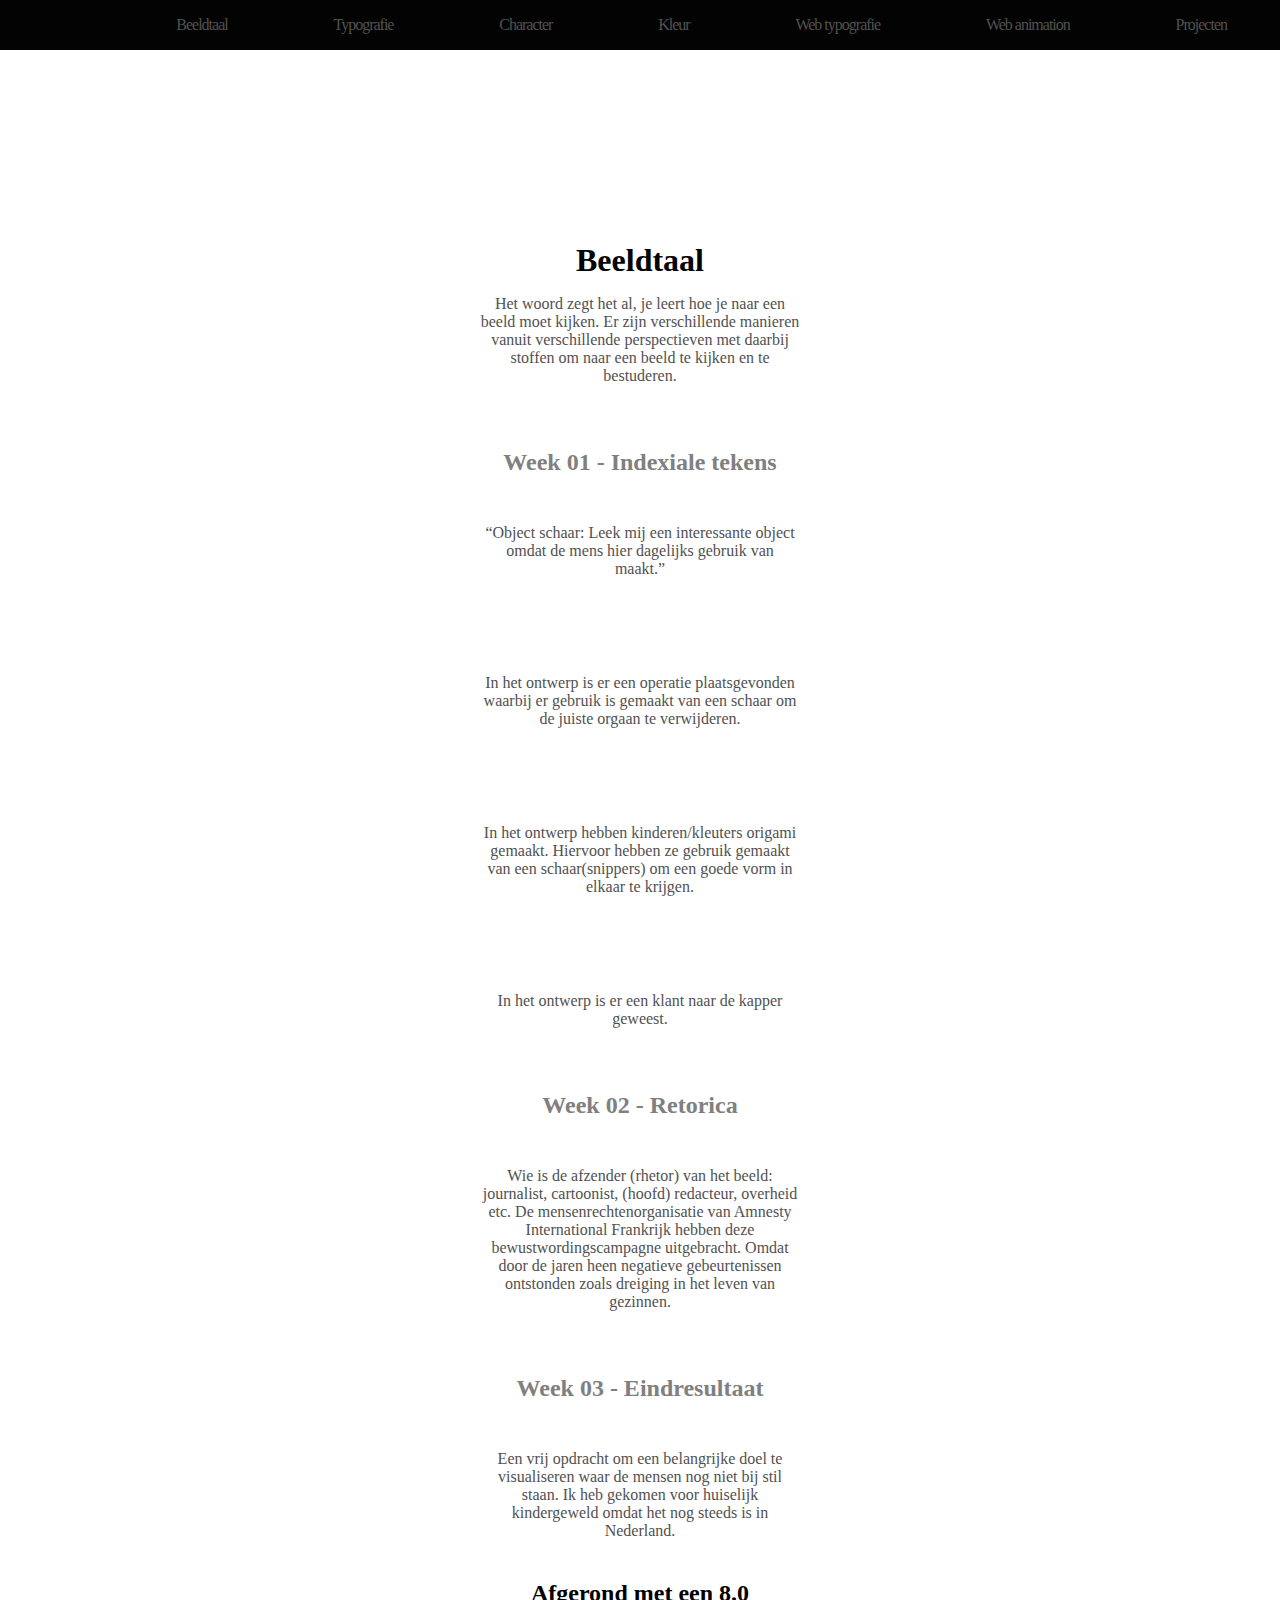
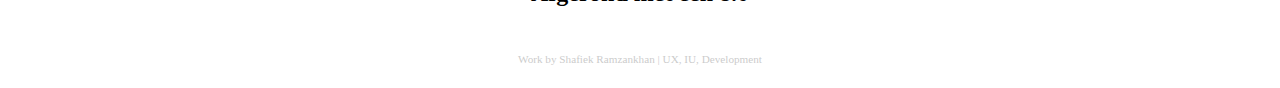
==== beeldtaal.html @ 4a76d1f3 "Add files via upload" ====
<!DOCTYPE html>
<html lang="en">

<head>
    <meta charset="UTF-8">
    <meta name="viewport" content="width=device-width, initial-scale=1.0">
    <title>Beeldtaal</title>
    <link rel="stylesheet" href="style/style.css">
</head>

<body id="beeldtaal">
    <!--achtergrond afbeelding-->
    <header class="kleur-header">
        <nav>
            <ul>
                <li><a href="index.html"><img src="img/patroon-1it_Tekengebied%201%20kopie%202.png" alt="" class="logo-patroon"></a></li>
                <li><a href="beeldtaal.html">Beeldtaal</a></li>
                <li><a href="typografie.html">Typografie</a></li>
                <li><a href="character.html">Character</a></li>
                <li><a href="kleur.html">Kleur</a></li>
                <li><a href="web-typo.html">Web typografie</a></li>
                <li><a href="web-animation.html">Web animation</a></li>
                <li><a href="projecten.html">Projecten</a></li>
            </ul>
        </nav>

        <img src="img/iconen/xs%20home%20-01-02.png" alt="" class="banner-klein">

    </header>


    <main>
        <h1>Beeldtaal</h1>
        <p>Het woord zegt het al, je leert hoe je naar een beeld moet kijken. Er zijn verschillende manieren vanuit verschillende perspectieven met daarbij stoffen om naar een beeld te kijken en te bestuderen.</p>

        <h2>Week 01 - Indexiale tekens</h2>

        <img src="img/Beeldtaal/week1/schaar.jpg" alt="">

        <p>“Object schaar: Leek mij een interessante object omdat de mens hier dagelijks gebruik van maakt.”</p>

        <img src="img/Beeldtaal/week1/beeldtaal-3%20visuals-03.jpg" alt="">

        <img src="img/Beeldtaal/week1/Visual-01kopie.jpg" alt="">

        <p>In het ontwerp is er een operatie plaatsgevonden waarbij er gebruik is gemaakt van een schaar om de juiste orgaan te verwijderen.</p>

        <img src="img/Beeldtaal/week1/beeldtaal-3%20visuals-032.jpg" alt="">

        <img src="img/Beeldtaal/week1/Visual-02.jpg" alt="">
        <p>In het ontwerp hebben kinderen/kleuters origami gemaakt. Hiervoor hebben ze gebruik gemaakt van een schaar(snippers) om een goede vorm in elkaar te krijgen. </p>

        <img src="img/Beeldtaal/week1/beeldtaal-3%20visuals-033.jpg" alt="">

        <img src="img/Beeldtaal/week1/Visual-03.1.jpg" alt="">
        <p>In het ontwerp is er een klant naar de kapper
            geweest. </p>

        <h2>Week 02 - Retorica</h2>
        <img src="img/Beeldtaal/week2/imggrande3.jpg" alt="">

        <p>Wie is de afzender (rhetor) van het beeld: journalist, cartoonist, (hoofd) redacteur, overheid etc.
            De mensenrechtenorganisatie van Amnesty International Frankrijk hebben deze bewustwordingscampagne uitgebracht. Omdat door de jaren heen negatieve gebeurtenissen ontstonden zoals dreiging in het leven van gezinnen.
        </p>

        <h2>Week 03 - Eindresultaat</h2>
        <img src="img/Beeldtaal/resultaat/Schermafbeelding%202020-05-27%20om%203.51.09%20PM.png" alt="">

        <p>Een vrij opdracht om een belangrijke doel te visualiseren waar de mensen nog niet bij stil staan. Ik heb gekomen voor huiselijk kindergeweld omdat het nog steeds is in Nederland.
        </p>


<h3 class="cijfer">Afgerond met een 8.0</h3>


    </main>


    <footer>
        <p>Work by Shafiek Ramzankhan | UX, IU, Development</p>


    </footer>

</body>

</html>
---- style/style.css ----
/*
• KLeur: #030303 - h1, h2 etc.
• Nav-Font color: #515151
• Nav hover: #bababa

*/

body {
    font-family: 'din';
    background-color: white;
    margin: 0;
}

.naam {
    width: 75px;
    display: flex;
    justify-content: center;
    padding-bottom: 5em;
    opacity: 25%;
}

header img {
    width: 600px;
    display: flex;
    justify-content: center;
    margin: auto;
    padding: auto;
}

.cijfer {
    font-size: 1.5em;
    color: black;
    text-align: center;
}

header {
    background-color: black;
}

nav a {
    text-decoration: none;
    color: #515151;
    /*Strepen onder de linkjes weg te halen*/
    padding: 1em;
    width: 100%;
    letter-spacing: -1px;
}

nav a:hover {
    display: flex;
    justify-content: space-around;
    color: #bababa;
    transition: 0.7s;
}

h1 {
    display: flex;
    justify-content: center;
    font-size: 2em;
    padding-top: 1em;
    margin: 1em;
    margin-bottom: 0em;
    color: #030303
}

h2 {
    display: flex;
    justify-content: center;
    font-size: 1.5em;
    font-weight: 100;
    padding-top: 1em;
    margin: 1em;
    margin-bottom: 0em;
    font-weight: bold;
    color: grey;
}

main p {
    text-align: center;
    margin: auto;
    padding: 1em 10em;
    text-align: center;
    color: #515151
}

span {
    font-size: 1em;
    font-weight: 900;
    color: black
}

/*ul li {
    color: white;
    font-size: 1em;
    padding: 1.2em;
    display: inline;
    text-transform: uppercase;
    color: black;
    text-align: center;
    margin: 0 2em;
}*/

li {
    list-style-type: none;
    display: flex;
    justify-content: flex-end;
    font-size: 1em;
    margin-bottom: 0em;
}

nav {
    background-color: #030303;
    padding: auto;
    margin: auto;
    margin-bottom: 1em;
}

.logo-patroon {
    opacity: 50%;
    margin: -0.7em;
    padding: 0em;
    width: 40px
}

.logo-patroon:hover {
    opacity: 100%;
    transition: 1s;
    margin: -0.7em;
    width: 40px;

}

ul {
    margin: 0;
    padding: 0;
    display: flex;
    justify-content: space-around;
    margin-bottom: -1em
}

main img {
    padding-top: 3em;
    display: flex;
    width: 60px;
    margin: auto;
    padding: auto;
    opacity: 75%;
}

footer p {
    opacity: 40%;
    font-size: 0.7em;
    color: grey;
    text-align: center;
    background-color: white;
    padding: 2em;
    margin-bottom: 0em;
}

section {
    display: flex;
    justify-content: center;
    padding: 1em 0em;
}

.kleur-section img {
    width: 100%;
    margin: 0;
}

.kleur-section-02 img {
    width: 100%;
    margin: 0em;
    padding: 0em;
}

section a {
    text-decoration: none;
}


article {
    display: flex;
    justify-content: center;
    width: 200px;
    margin: 0em 1em;
    border-radius: 3px;
}

article h3 {
    margin-left: auto;
    margin-right: auto;
    color: #bababa;
    font-weight: 100;
    font-size: 1em;
    margin-top: 0em;
}

article h3:hover {
    color: #515151;
    transition: 0.7s;
    font-weight: bold;
}

.xs {
    width: 400px;
    opacity: 100%;
    padding: 1em;
}

.banner-klein {
    width: 150px;
    padding: 4em;
}

#beeldtaal main img {
    width: 750px;
    opacity: 100%;
    padding: 0em;
    margin-top: 2em;
    background-color: white;
}

.kleur-header {
    background-color: white;
}

button {
    display: flex;
    font-size: 1em;
    color: grey;
    background-color: black;
    border-radius: 5px;
    margin-top: 2em;
    margin-left: auto;
    margin-right: auto;
    padding: 1em 2em;
}

button:hover {
    color: white;
    cursor: pointer;
    transition: 1s ease-in-out all;
}

video {
    display: flex;
    justify-content: center;
    margin-left: auto;
    margin-right: auto;
    width: 750px;
    opacity: 100%;
    padding: 0em;
    margin-top: 2em;
    background-color: white;
}

@media(min-width: 80em) {

    main p {
        text-align: center;
        padding: 1em 30em;
    }
}
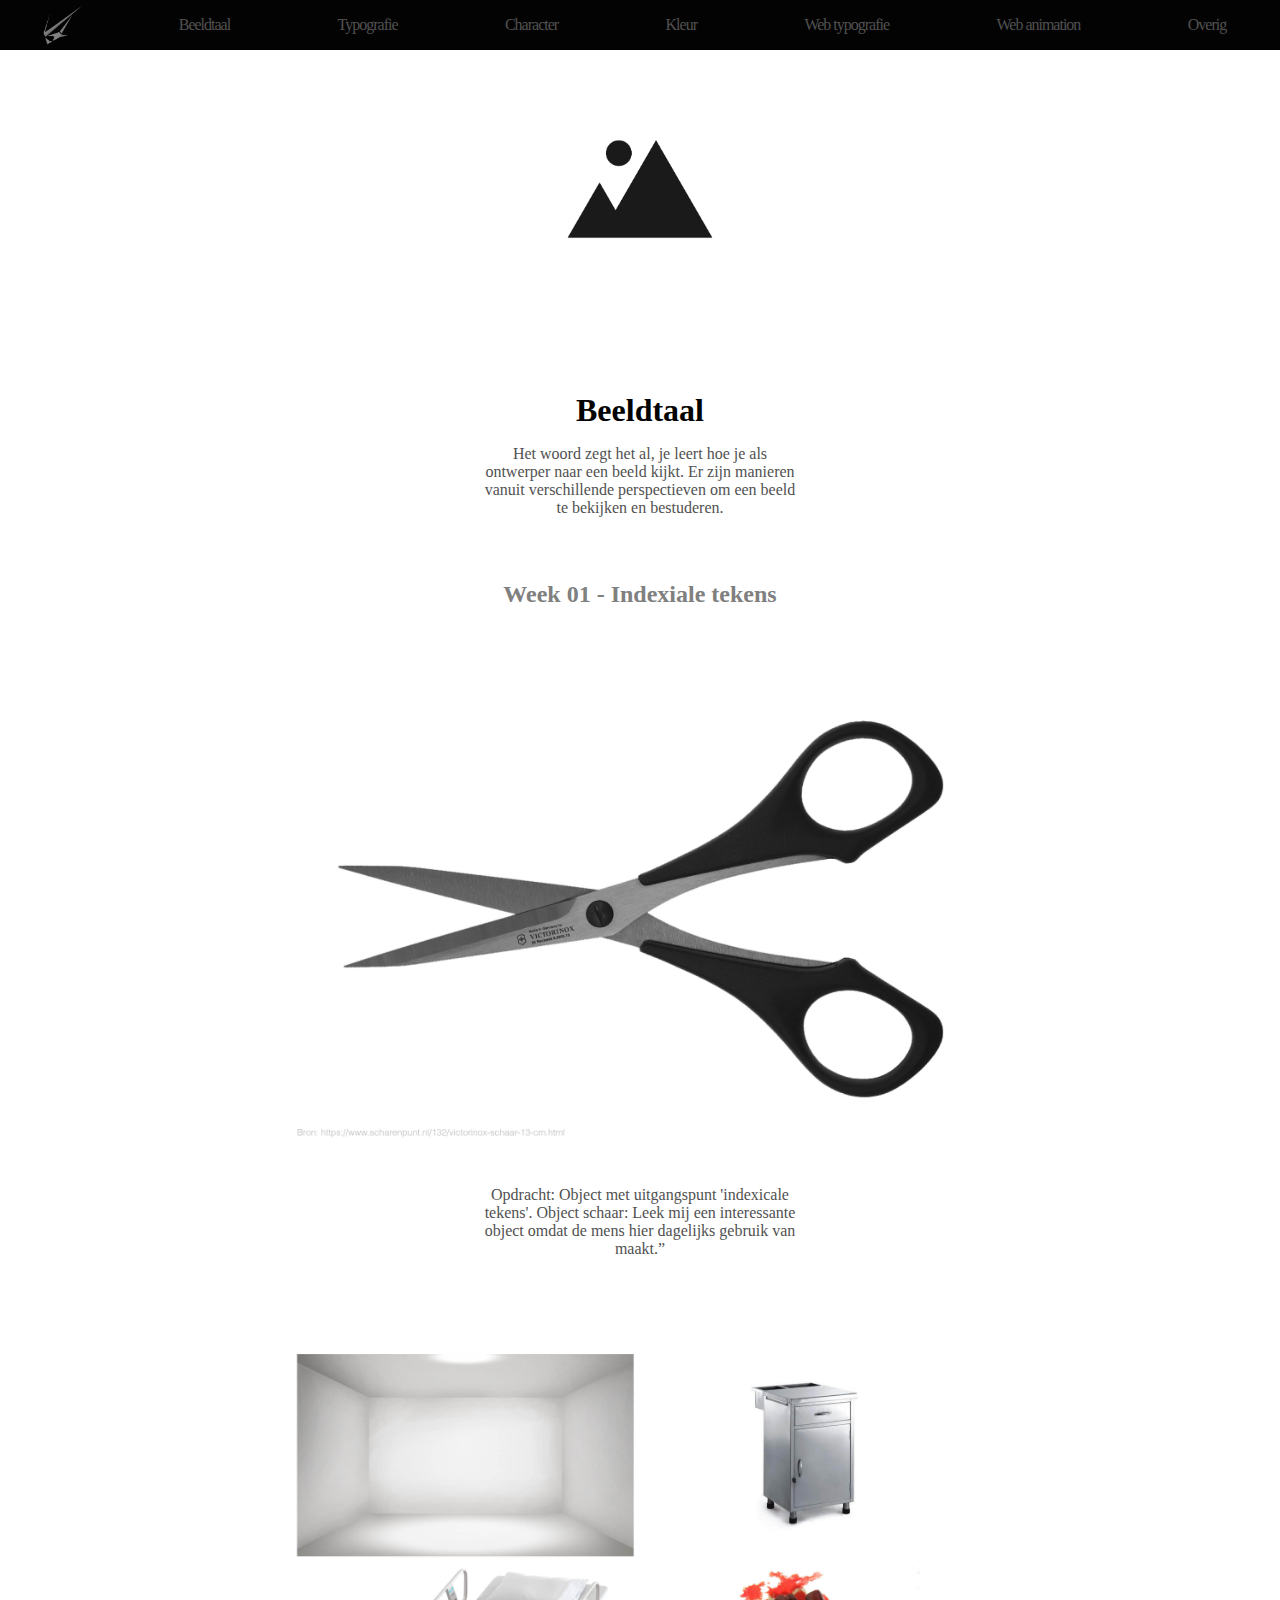
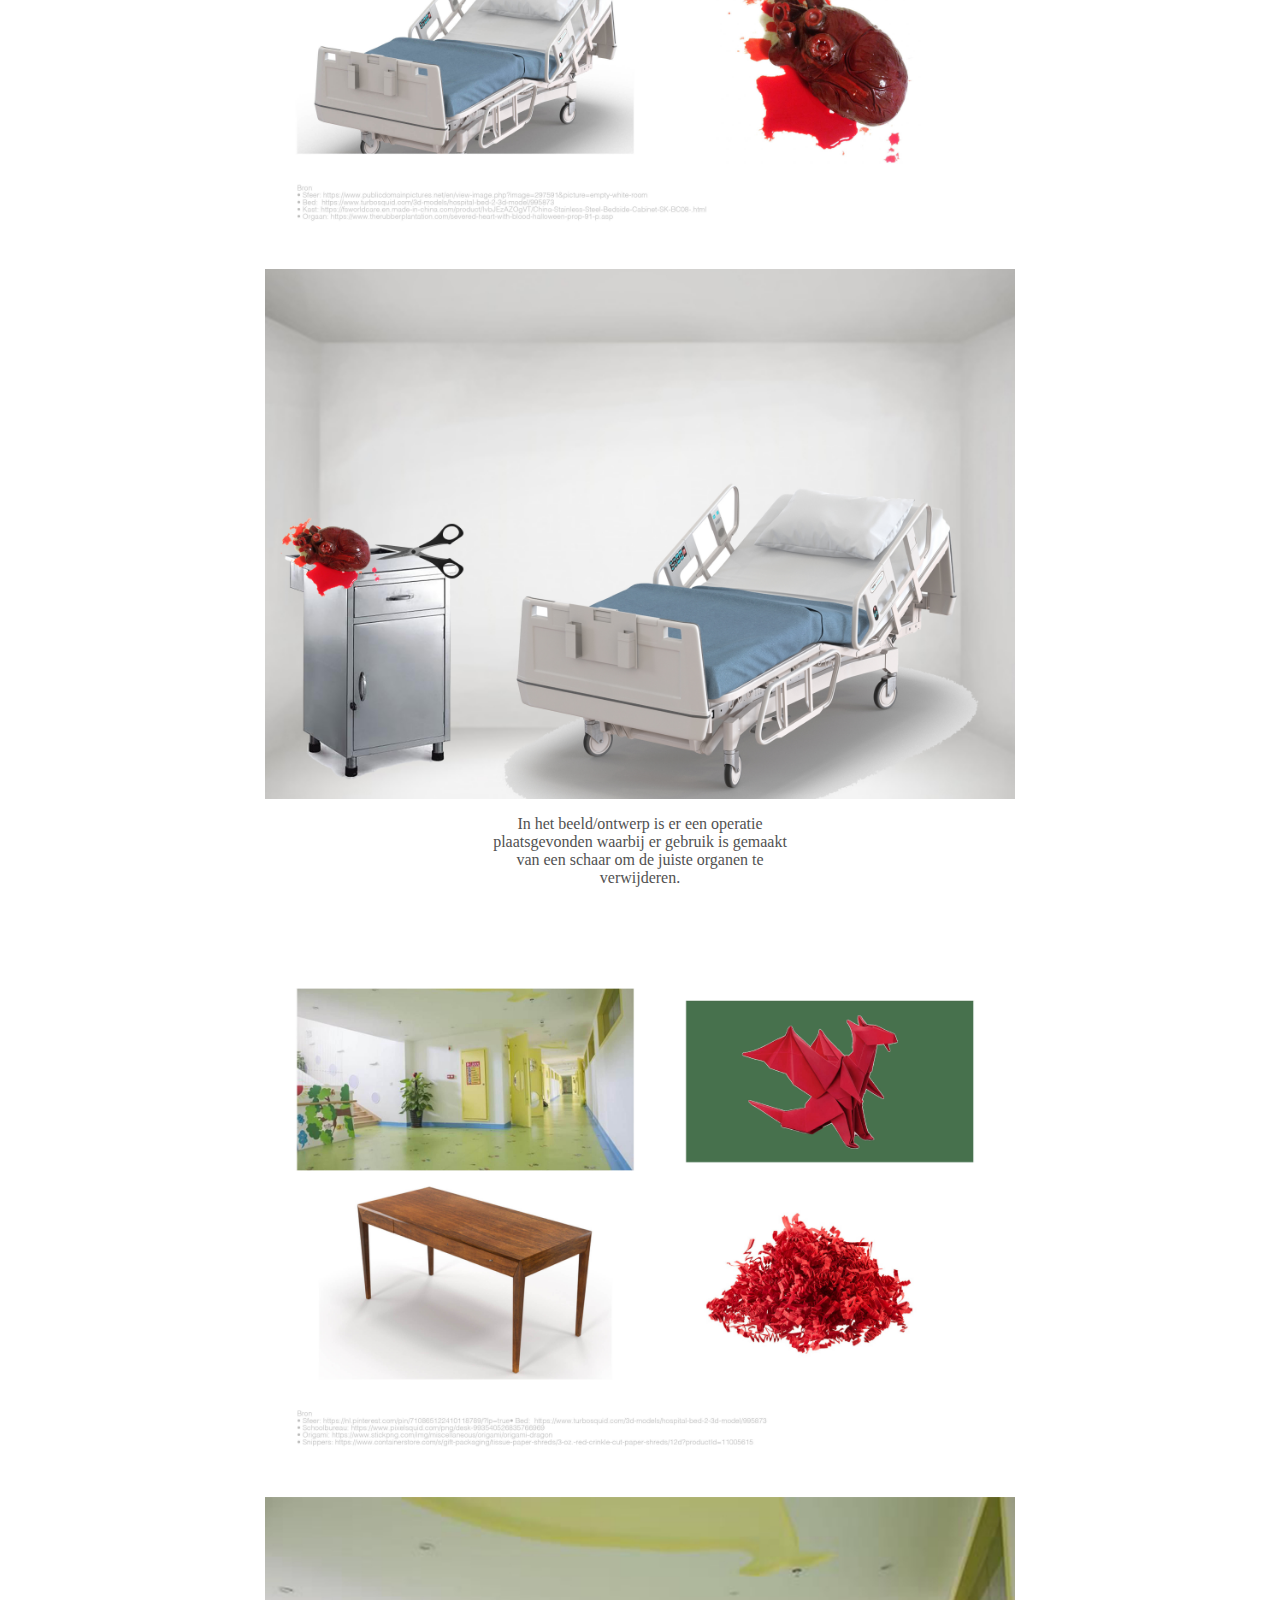
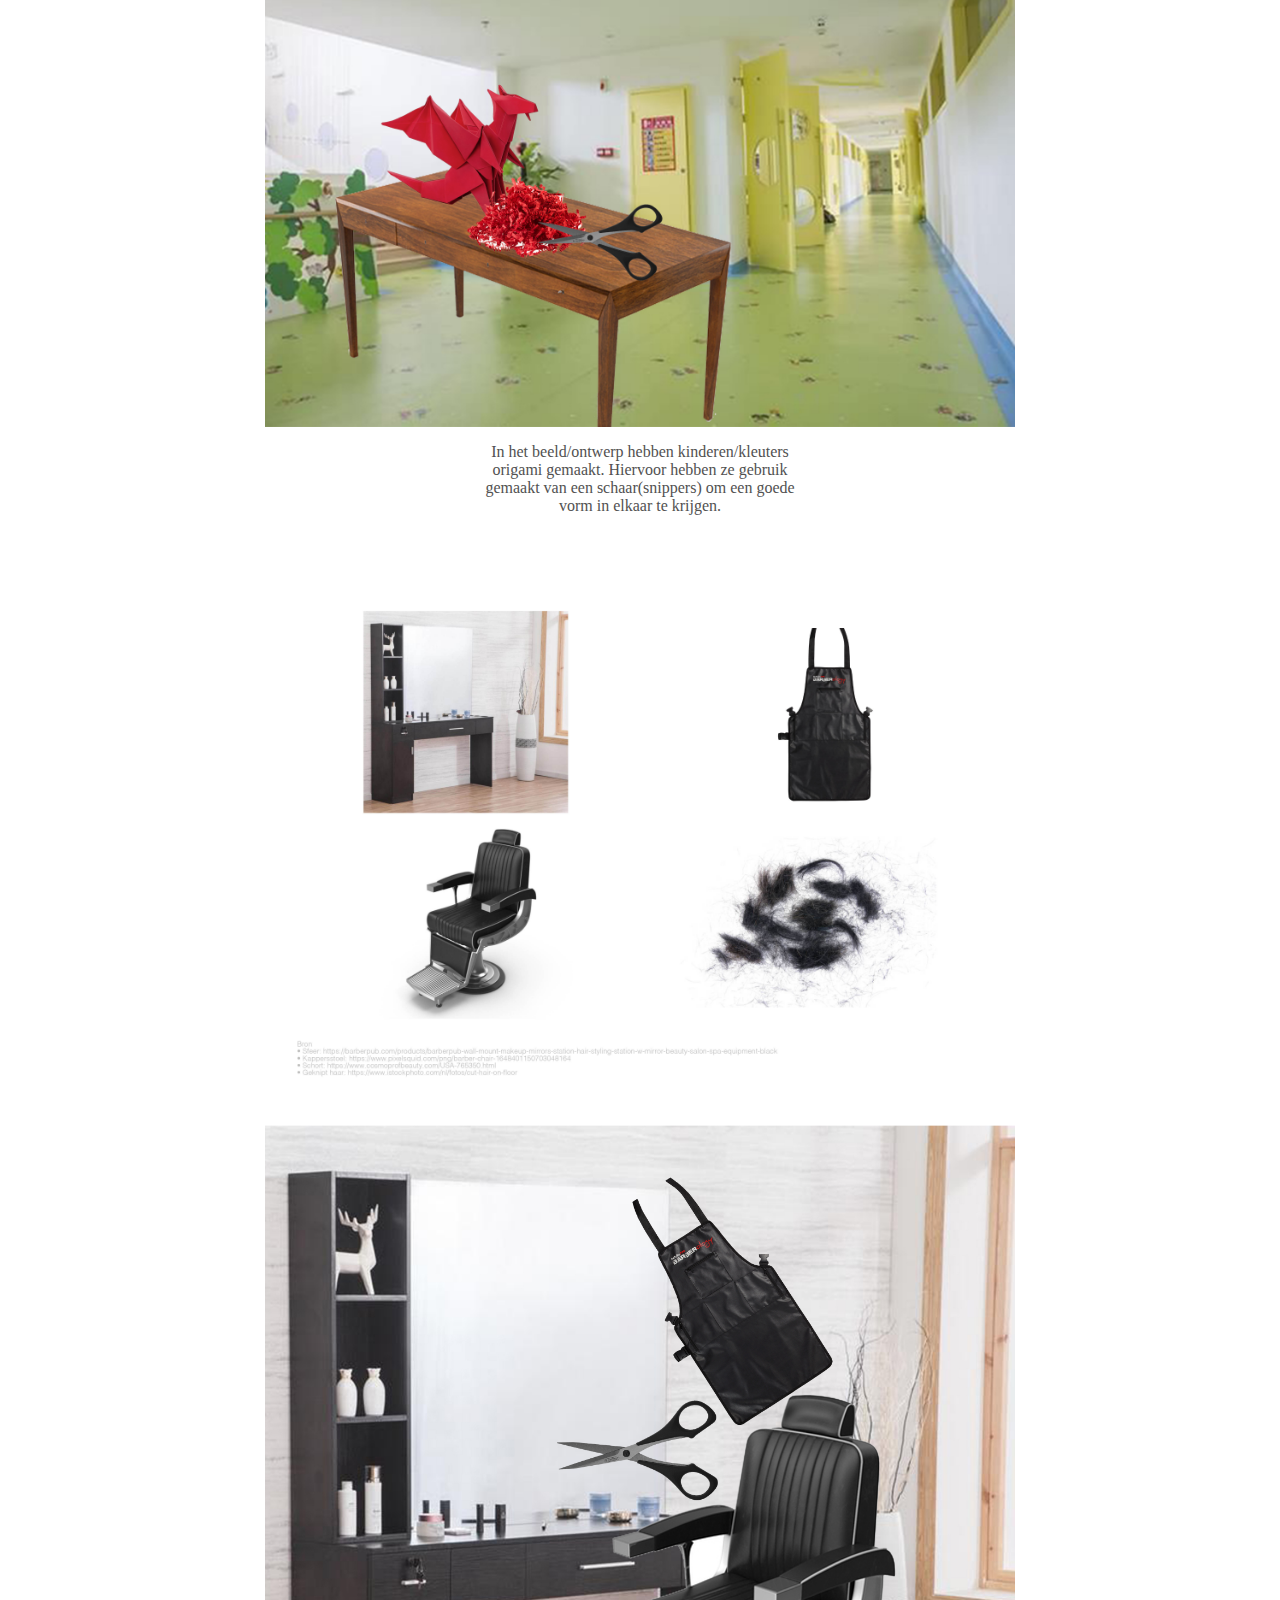
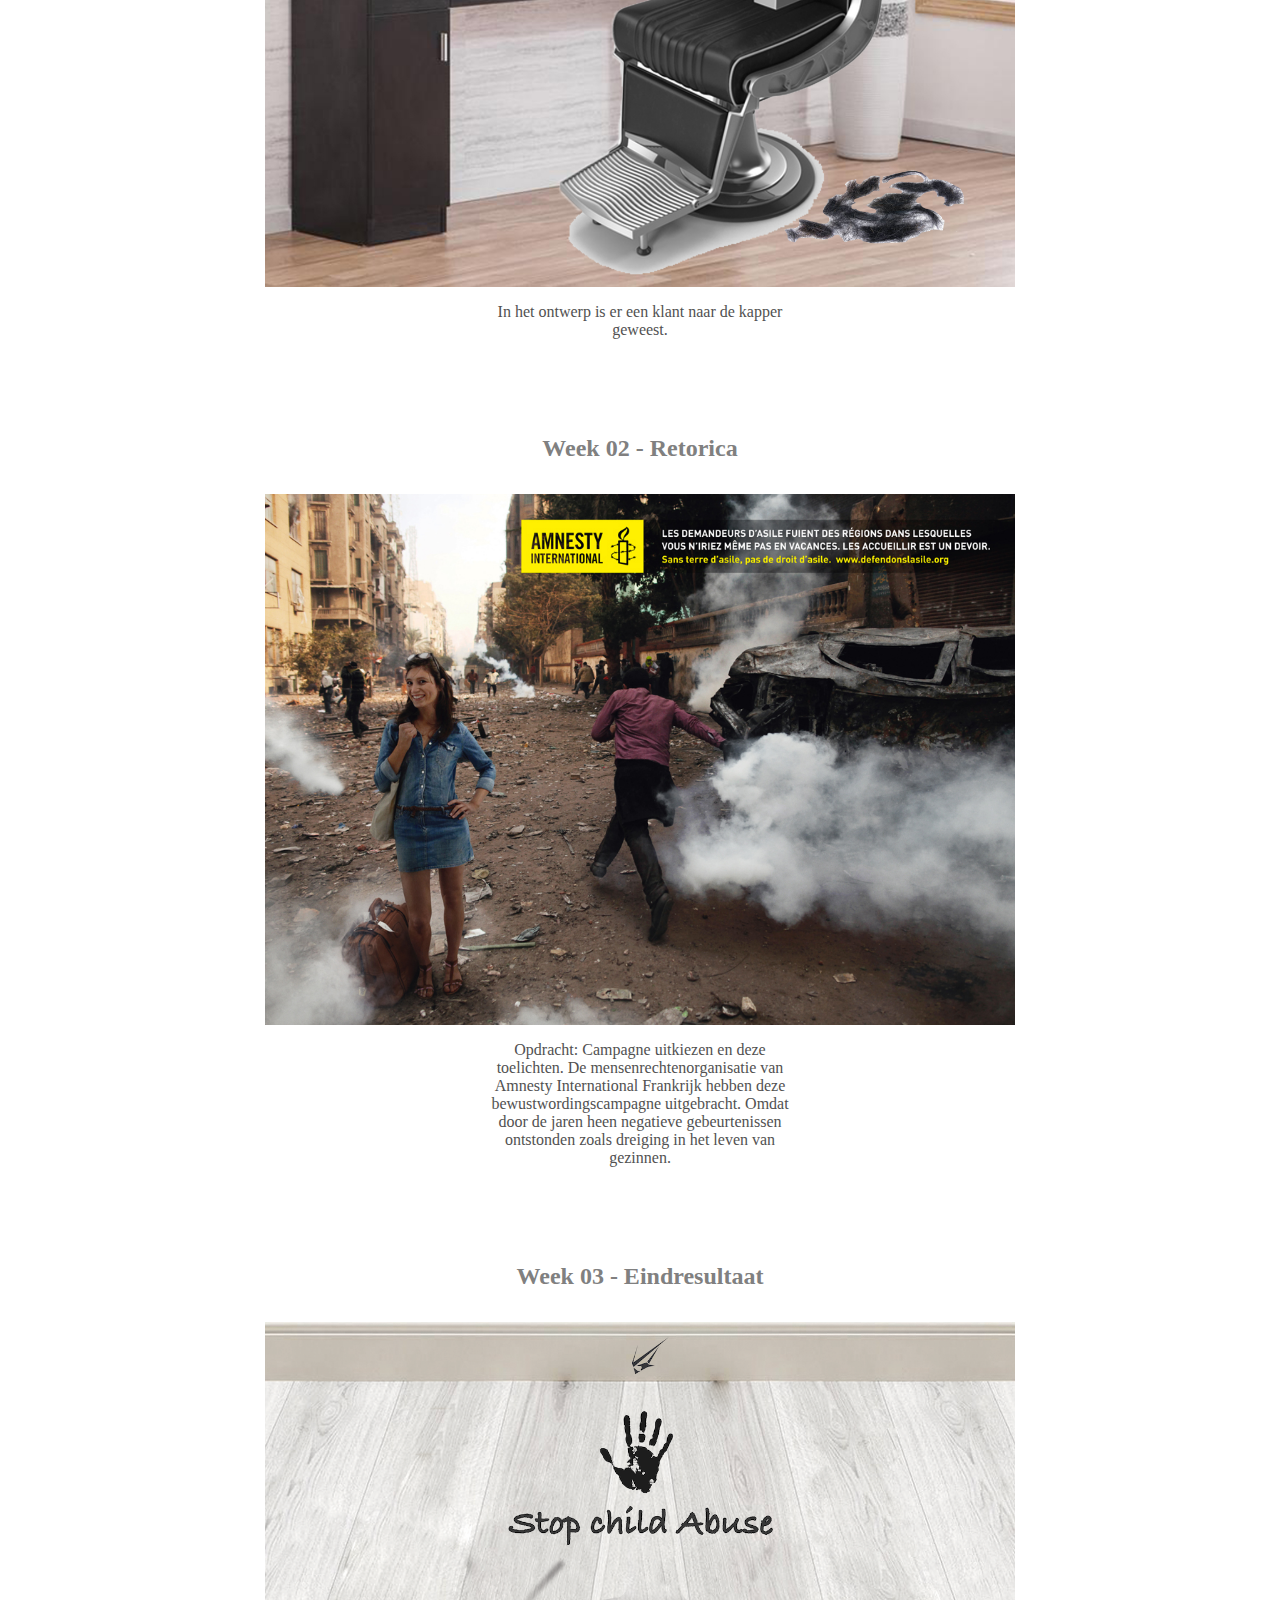
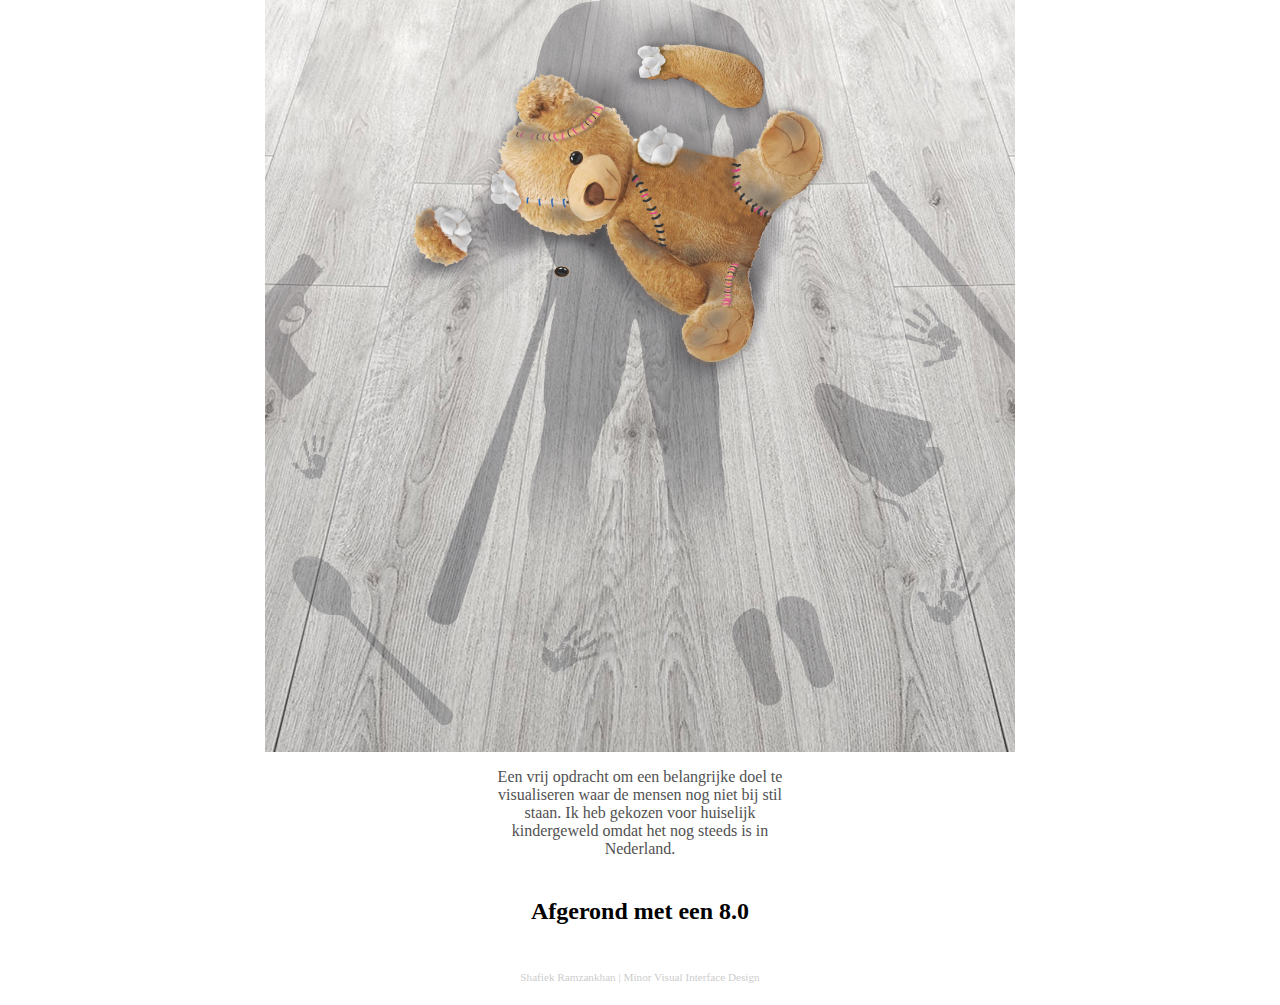
==== commit d989c682: "Update beeldtaal.html" ====
--- a/beeldtaal.html
+++ b/beeldtaal.html
@@ -4,7 +4,7 @@
 <head>
     <meta charset="UTF-8">
     <meta name="viewport" content="width=device-width, initial-scale=1.0">
-    <title>Beeldtaal</title>
+    <title>Shafiek | Beeldtaal</title>
     <link rel="stylesheet" href="style/style.css">
 </head>
 
@@ -20,7 +20,7 @@
                 <li><a href="kleur.html">Kleur</a></li>
                 <li><a href="web-typo.html">Web typografie</a></li>
                 <li><a href="web-animation.html">Web animation</a></li>
-                <li><a href="projecten.html">Projecten</a></li>
+                <li><a href="projecten.html">Overig</a></li>
             </ul>
         </nav>
 
@@ -28,27 +28,26 @@
 
     </header>
 
-
     <main>
         <h1>Beeldtaal</h1>
-        <p>Het woord zegt het al, je leert hoe je naar een beeld moet kijken. Er zijn verschillende manieren vanuit verschillende perspectieven met daarbij stoffen om naar een beeld te kijken en te bestuderen.</p>
+        <p>Het woord zegt het al, je leert hoe je als ontwerper naar een beeld kijkt. Er zijn manieren vanuit verschillende perspectieven om een beeld te bekijken en bestuderen.</p>
 
         <h2>Week 01 - Indexiale tekens</h2>
 
         <img src="img/Beeldtaal/week1/schaar.jpg" alt="">
 
-        <p>“Object schaar: Leek mij een interessante object omdat de mens hier dagelijks gebruik van maakt.”</p>
+        <p>Opdracht: Object met uitgangspunt 'indexicale tekens'. Object schaar: Leek mij een interessante object omdat de mens hier dagelijks gebruik van maakt.”</p>
 
         <img src="img/Beeldtaal/week1/beeldtaal-3%20visuals-03.jpg" alt="">
 
         <img src="img/Beeldtaal/week1/Visual-01kopie.jpg" alt="">
 
-        <p>In het ontwerp is er een operatie plaatsgevonden waarbij er gebruik is gemaakt van een schaar om de juiste orgaan te verwijderen.</p>
+        <p>In het beeld/ontwerp is er een operatie plaatsgevonden waarbij er gebruik is gemaakt van een schaar om de juiste organen te verwijderen.</p>
 
         <img src="img/Beeldtaal/week1/beeldtaal-3%20visuals-032.jpg" alt="">
 
         <img src="img/Beeldtaal/week1/Visual-02.jpg" alt="">
-        <p>In het ontwerp hebben kinderen/kleuters origami gemaakt. Hiervoor hebben ze gebruik gemaakt van een schaar(snippers) om een goede vorm in elkaar te krijgen. </p>
+        <p>In het beeld/ontwerp hebben kinderen/kleuters origami gemaakt. Hiervoor hebben ze gebruik gemaakt van een schaar(snippers) om een goede vorm in elkaar te krijgen. </p>
 
         <img src="img/Beeldtaal/week1/beeldtaal-3%20visuals-033.jpg" alt="">
 
@@ -56,29 +55,31 @@
         <p>In het ontwerp is er een klant naar de kapper
             geweest. </p>
 
+        <img src="img/streep_Tekengebied%201.png" alt="">
+
         <h2>Week 02 - Retorica</h2>
         <img src="img/Beeldtaal/week2/imggrande3.jpg" alt="">
 
-        <p>Wie is de afzender (rhetor) van het beeld: journalist, cartoonist, (hoofd) redacteur, overheid etc.
-            De mensenrechtenorganisatie van Amnesty International Frankrijk hebben deze bewustwordingscampagne uitgebracht. Omdat door de jaren heen negatieve gebeurtenissen ontstonden zoals dreiging in het leven van gezinnen.
+        <p> Opdracht: Campagne uitkiezen en deze toelichten. De mensenrechtenorganisatie van Amnesty International Frankrijk hebben deze bewustwordingscampagne uitgebracht. Omdat door de jaren heen negatieve gebeurtenissen ontstonden zoals dreiging in het leven van gezinnen.
         </p>
+
+        <img src="img/streep_Tekengebied%201.png" alt="">
 
         <h2>Week 03 - Eindresultaat</h2>
         <img src="img/Beeldtaal/resultaat/Schermafbeelding%202020-05-27%20om%203.51.09%20PM.png" alt="">
 
-        <p>Een vrij opdracht om een belangrijke doel te visualiseren waar de mensen nog niet bij stil staan. Ik heb gekomen voor huiselijk kindergeweld omdat het nog steeds is in Nederland.
+        <p>Een vrij opdracht om een belangrijke doel te visualiseren waar de mensen nog niet bij stil staan. Ik heb gekozen voor huiselijk kindergeweld omdat het nog steeds is in Nederland.
         </p>
 
 
-<h3 class="cijfer">Afgerond met een 8.0</h3>
+        <h3 class="cijfer">Afgerond met een 8.0</h3>
 
 
     </main>
 
 
     <footer>
-        <p>Work by Shafiek Ramzankhan | UX, IU, Development</p>
-
+<p>Shafiek Ramzankhan | Minor Visual Interface Design</p>
 
     </footer>
 
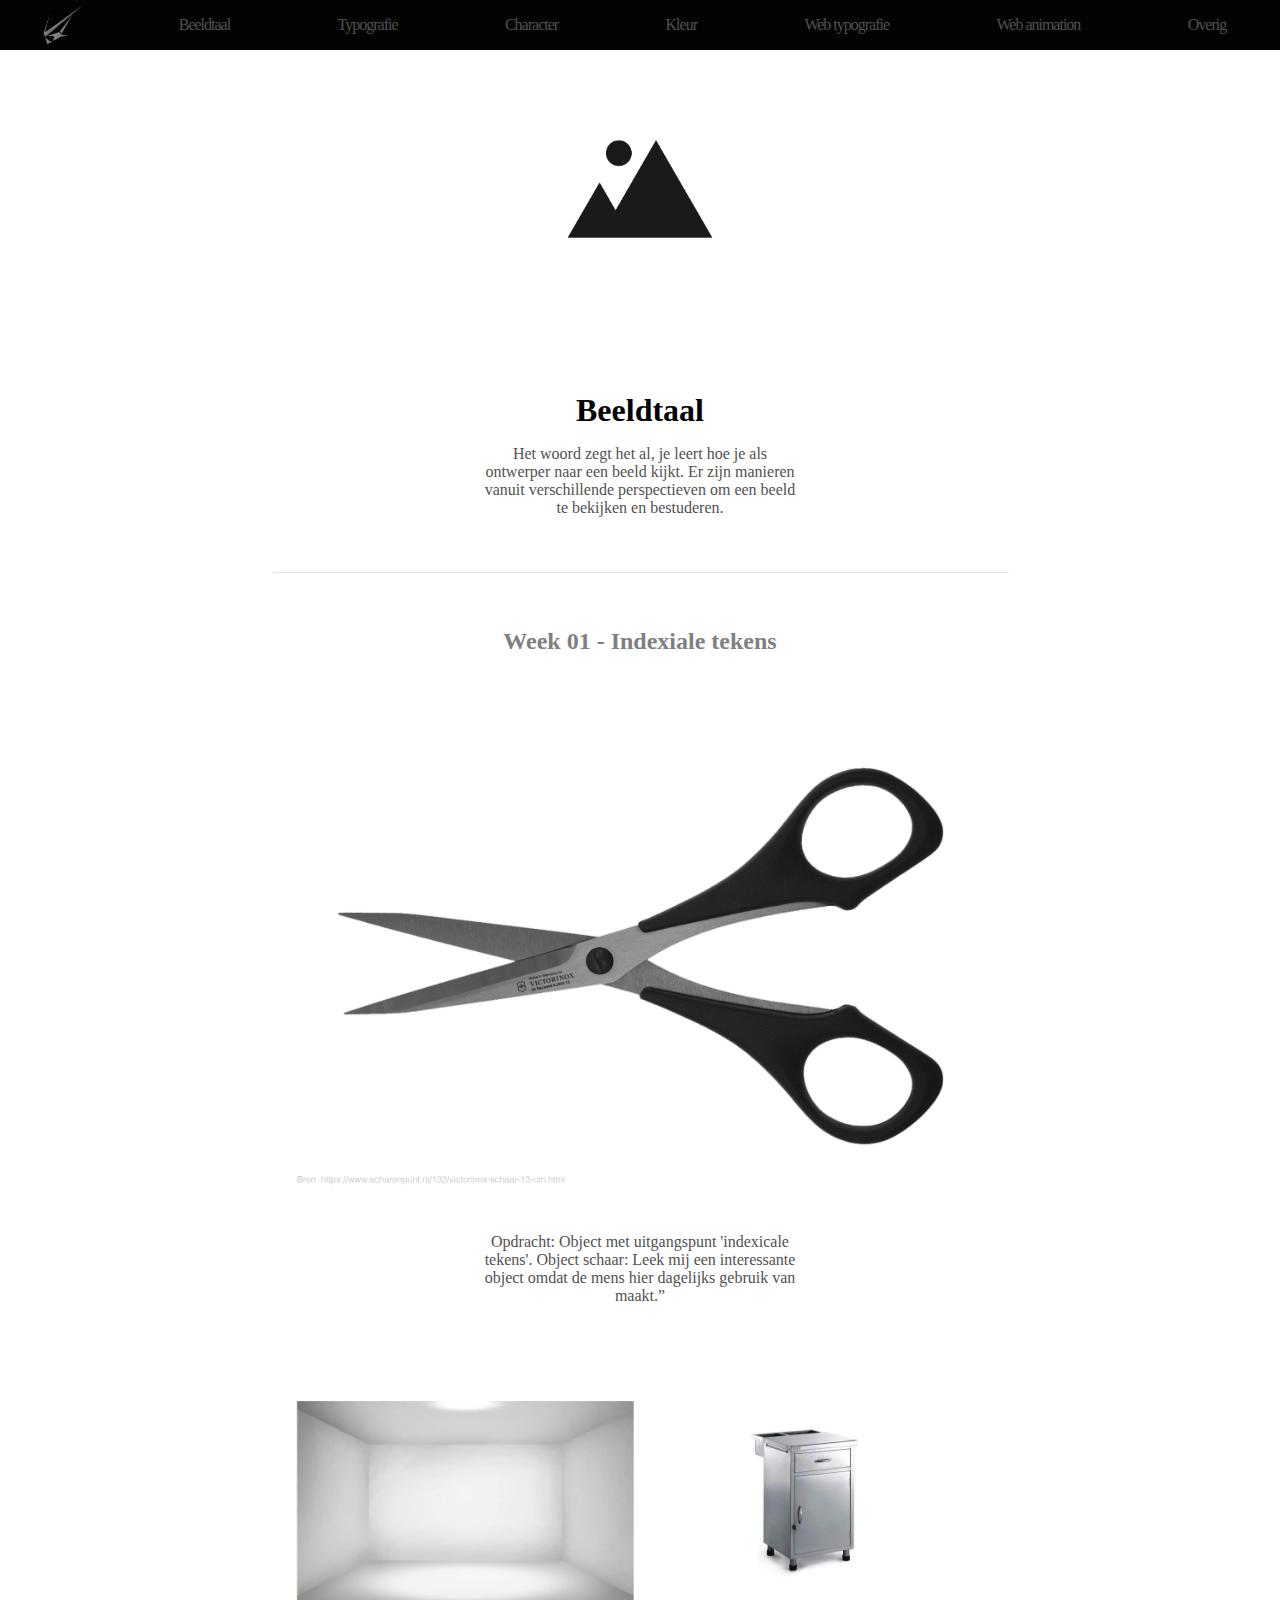
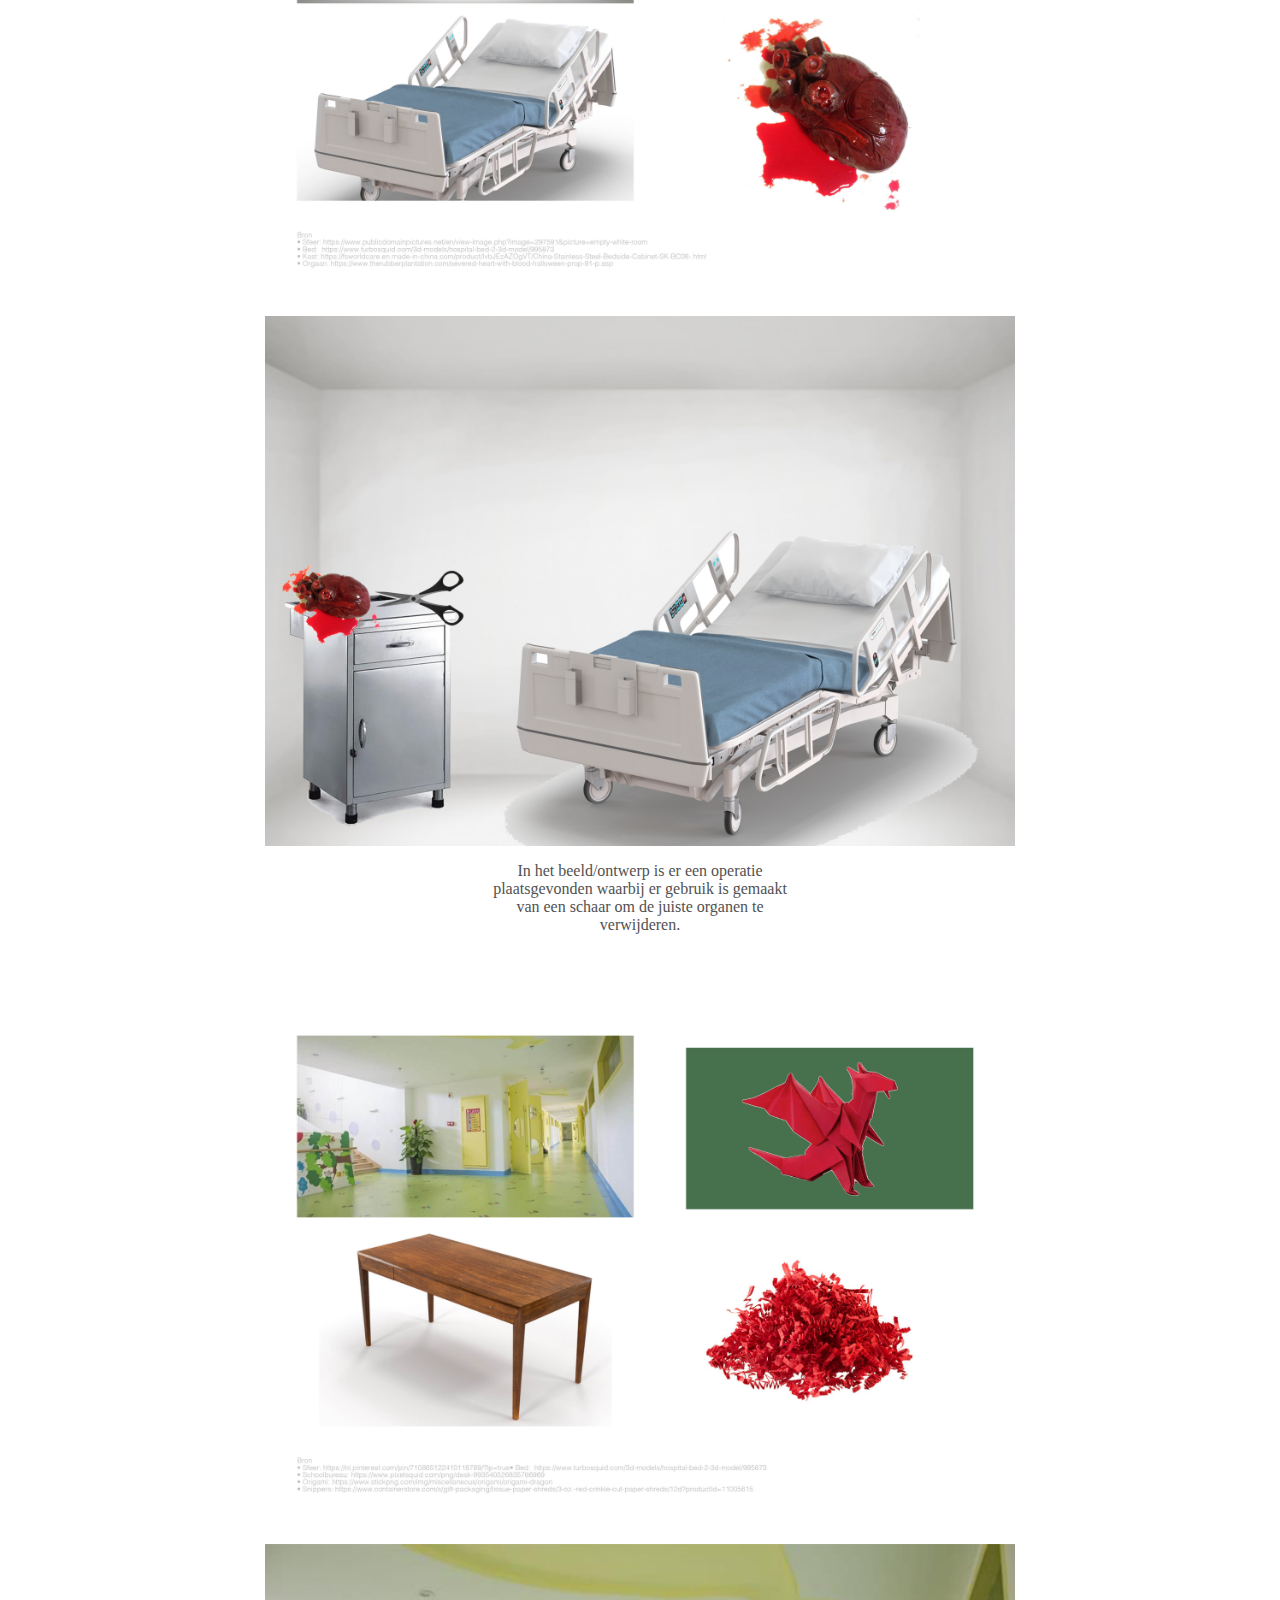
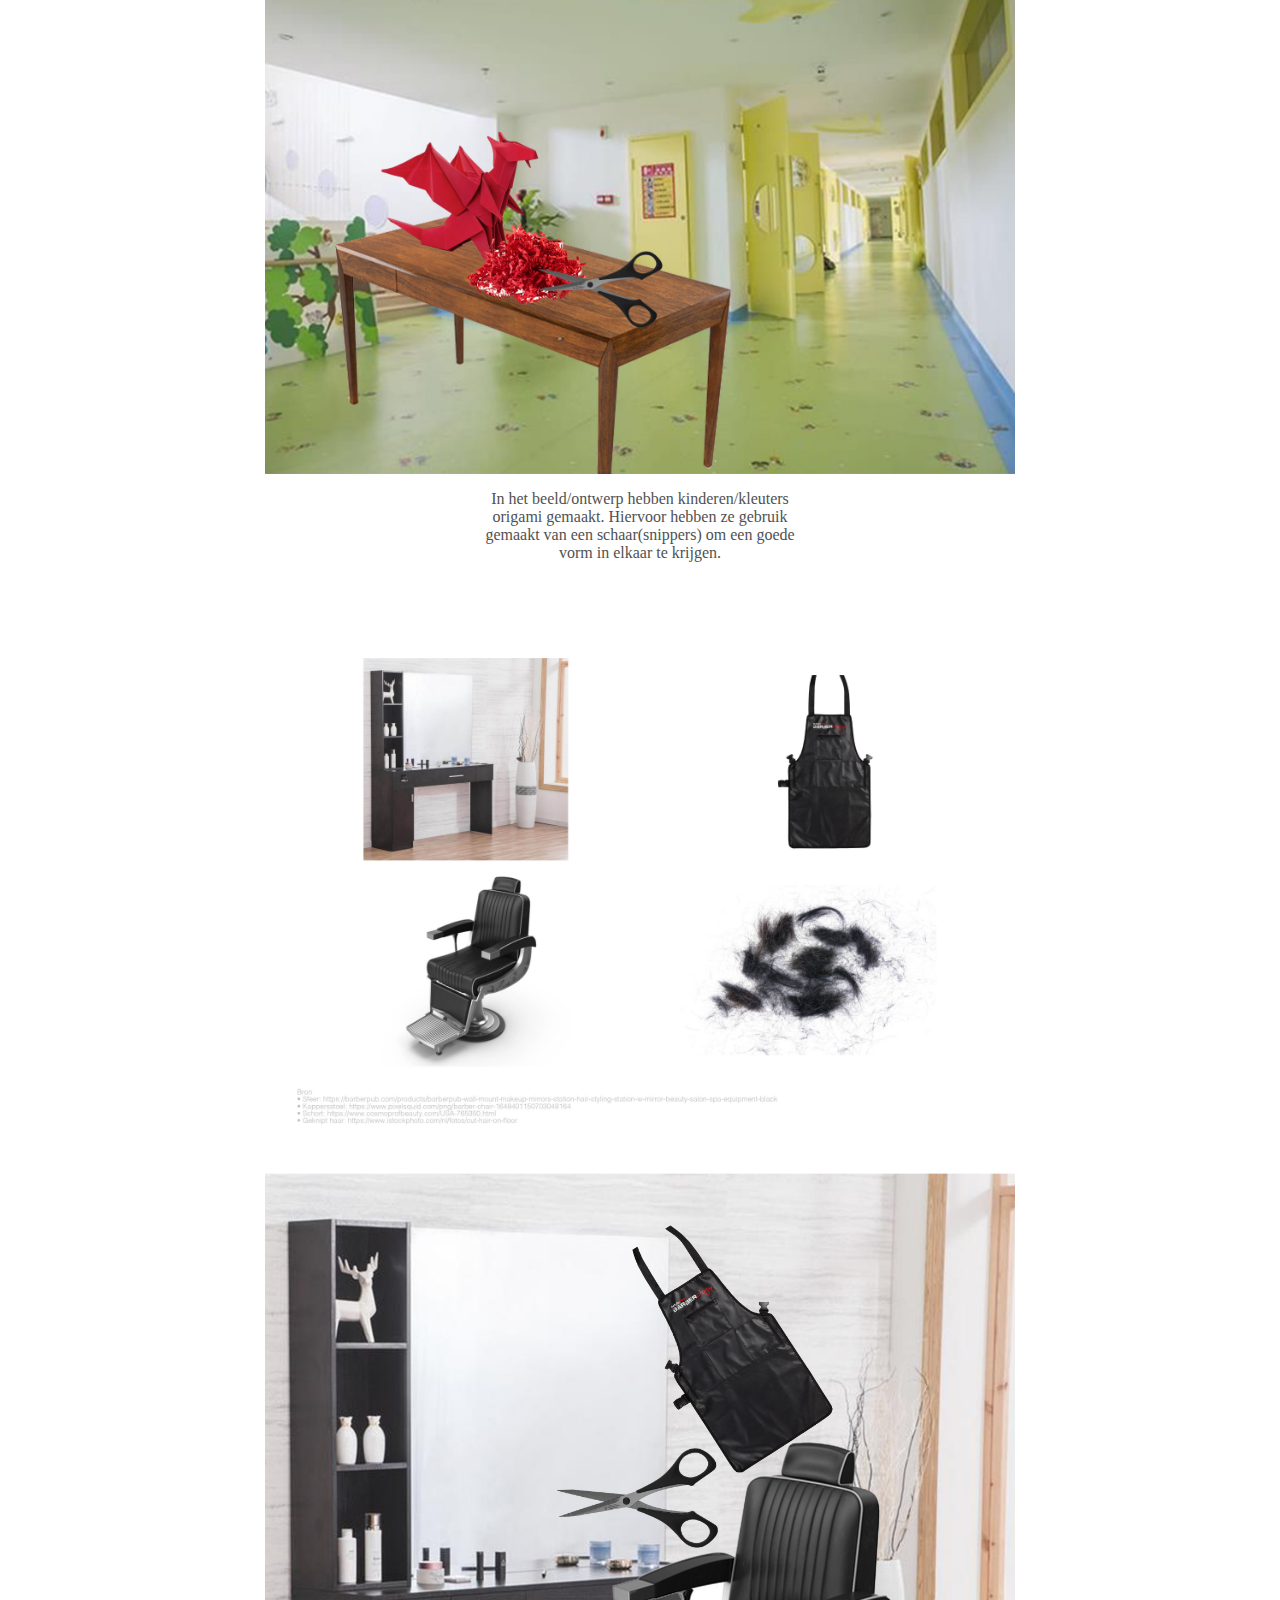
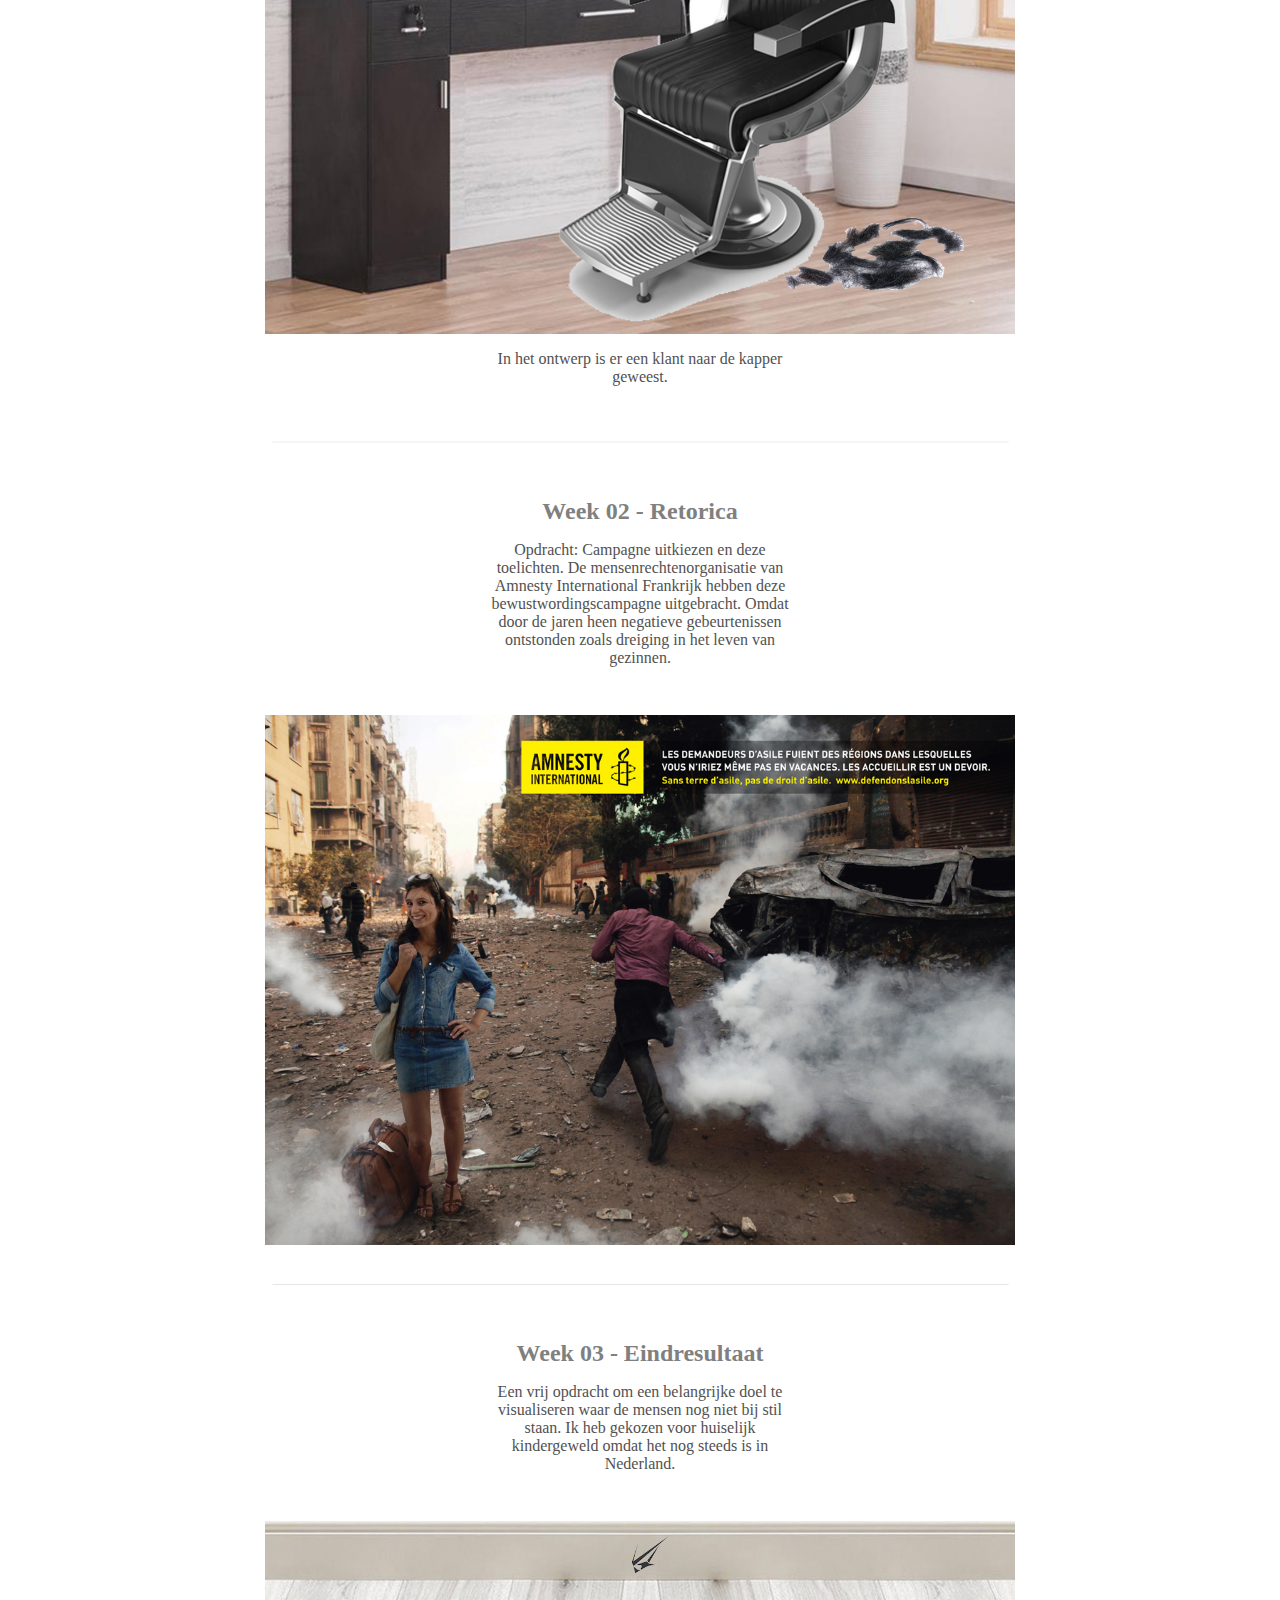
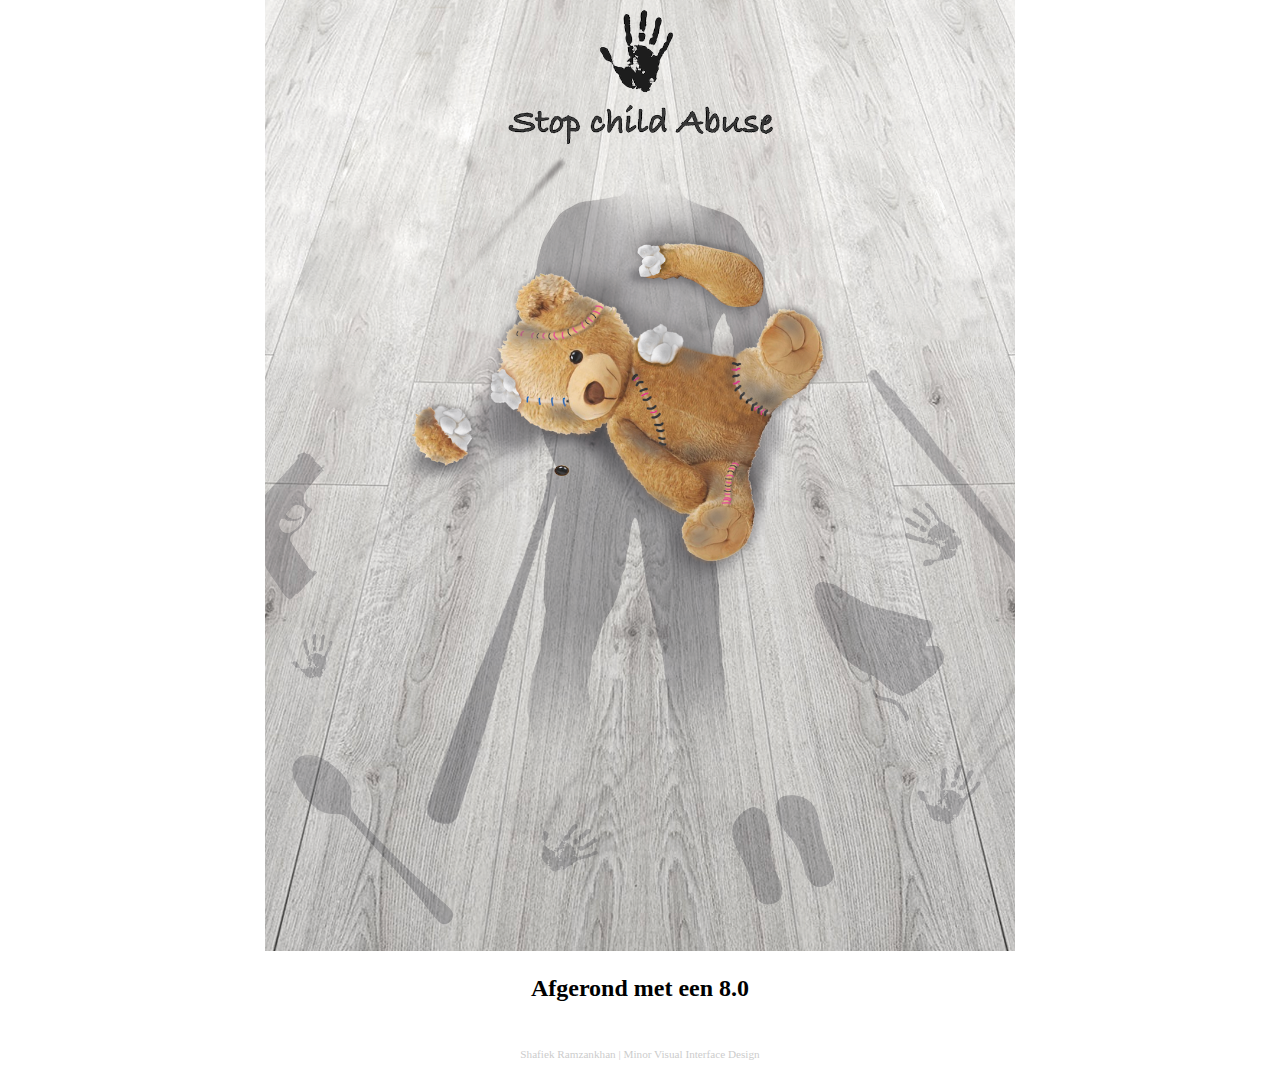
==== commit 1d28f3e1: "Update beeldtaal.html" ====
--- a/beeldtaal.html
+++ b/beeldtaal.html
@@ -32,6 +32,8 @@
         <h1>Beeldtaal</h1>
         <p>Het woord zegt het al, je leert hoe je als ontwerper naar een beeld kijkt. Er zijn manieren vanuit verschillende perspectieven om een beeld te bekijken en bestuderen.</p>
 
+
+       <img src="img/streep_Tekengebied%201.png" alt="">
         <h2>Week 01 - Indexiale tekens</h2>
 
         <img src="img/Beeldtaal/week1/schaar.jpg" alt="">
@@ -58,18 +60,20 @@
         <img src="img/streep_Tekengebied%201.png" alt="">
 
         <h2>Week 02 - Retorica</h2>
-        <img src="img/Beeldtaal/week2/imggrande3.jpg" alt="">
 
         <p> Opdracht: Campagne uitkiezen en deze toelichten. De mensenrechtenorganisatie van Amnesty International Frankrijk hebben deze bewustwordingscampagne uitgebracht. Omdat door de jaren heen negatieve gebeurtenissen ontstonden zoals dreiging in het leven van gezinnen.
         </p>
+        <img src="img/Beeldtaal/week2/imggrande3.jpg" alt="">
 
         <img src="img/streep_Tekengebied%201.png" alt="">
 
         <h2>Week 03 - Eindresultaat</h2>
-        <img src="img/Beeldtaal/resultaat/Schermafbeelding%202020-05-27%20om%203.51.09%20PM.png" alt="">
+
 
         <p>Een vrij opdracht om een belangrijke doel te visualiseren waar de mensen nog niet bij stil staan. Ik heb gekozen voor huiselijk kindergeweld omdat het nog steeds is in Nederland.
         </p>
+
+        <img src="img/Beeldtaal/resultaat/Schermafbeelding%202020-05-27%20om%203.51.09%20PM.png" alt="">
 
 
         <h3 class="cijfer">Afgerond met een 8.0</h3>
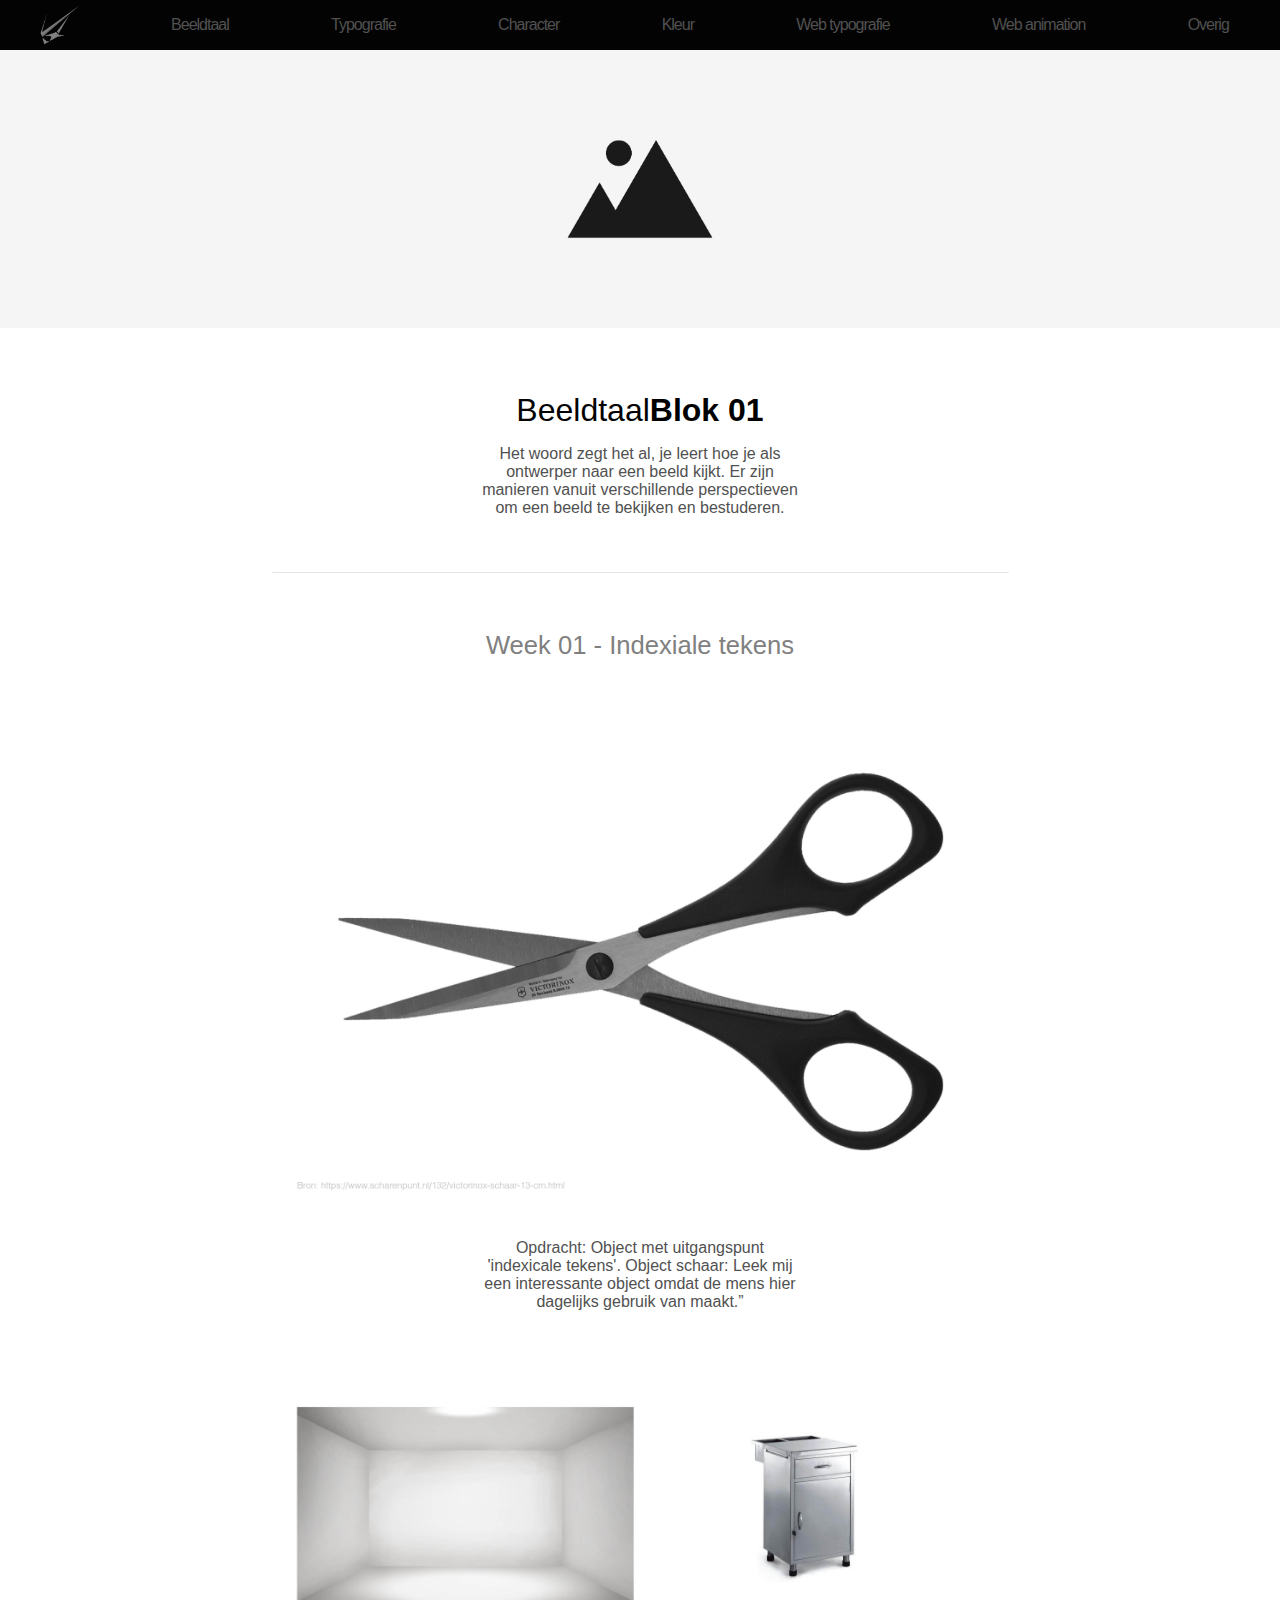
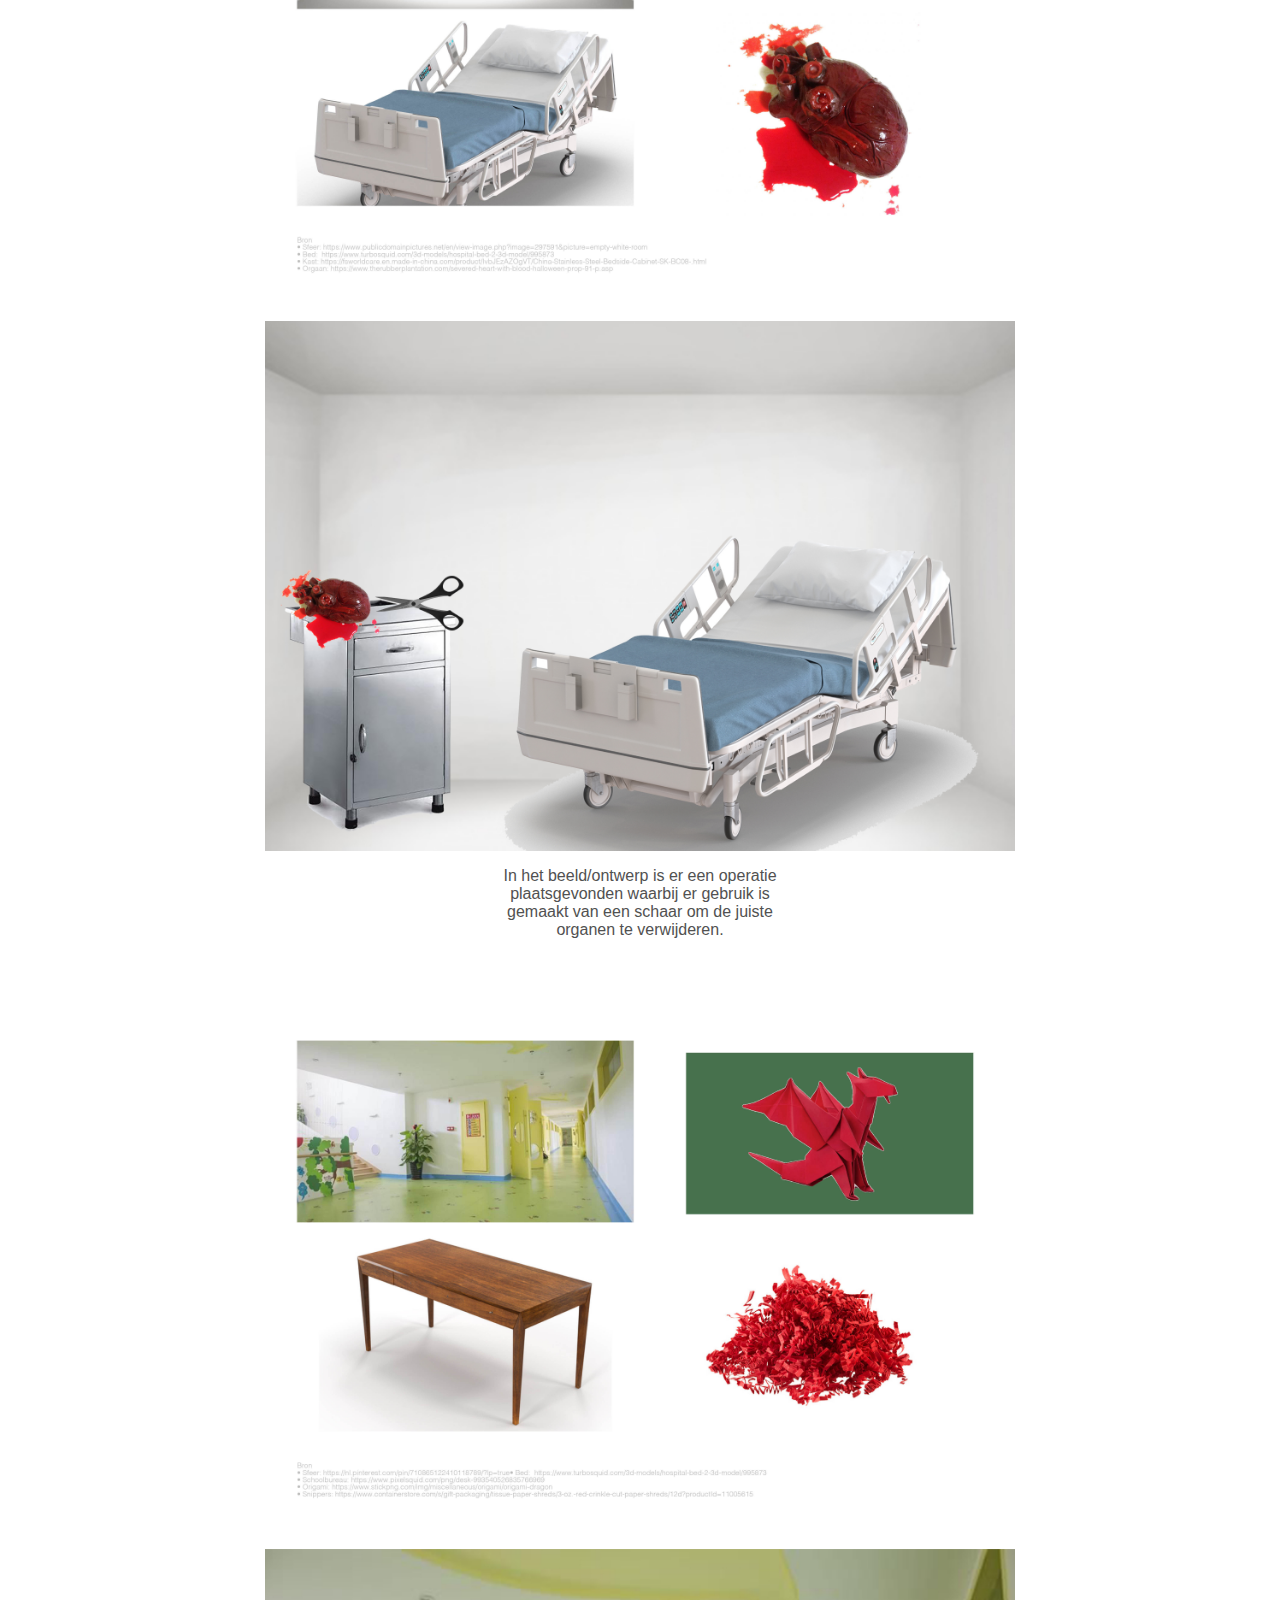
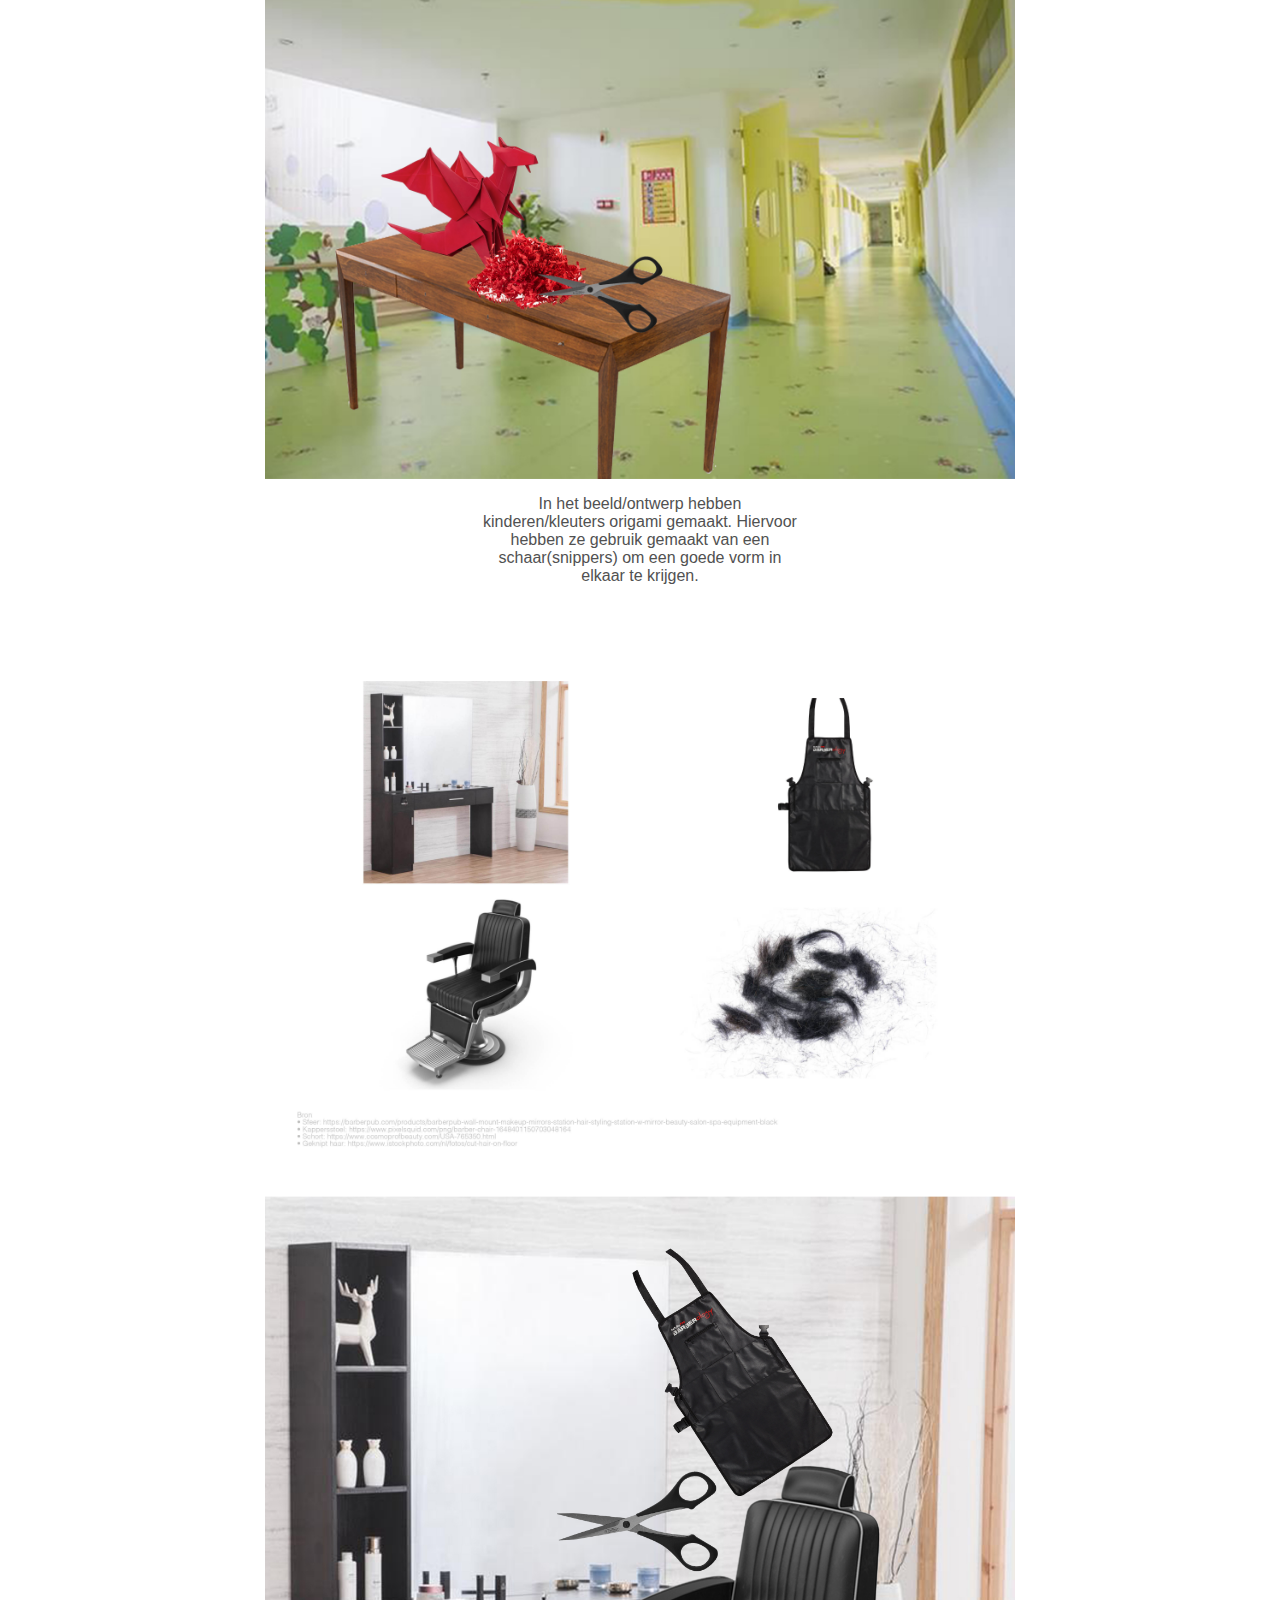
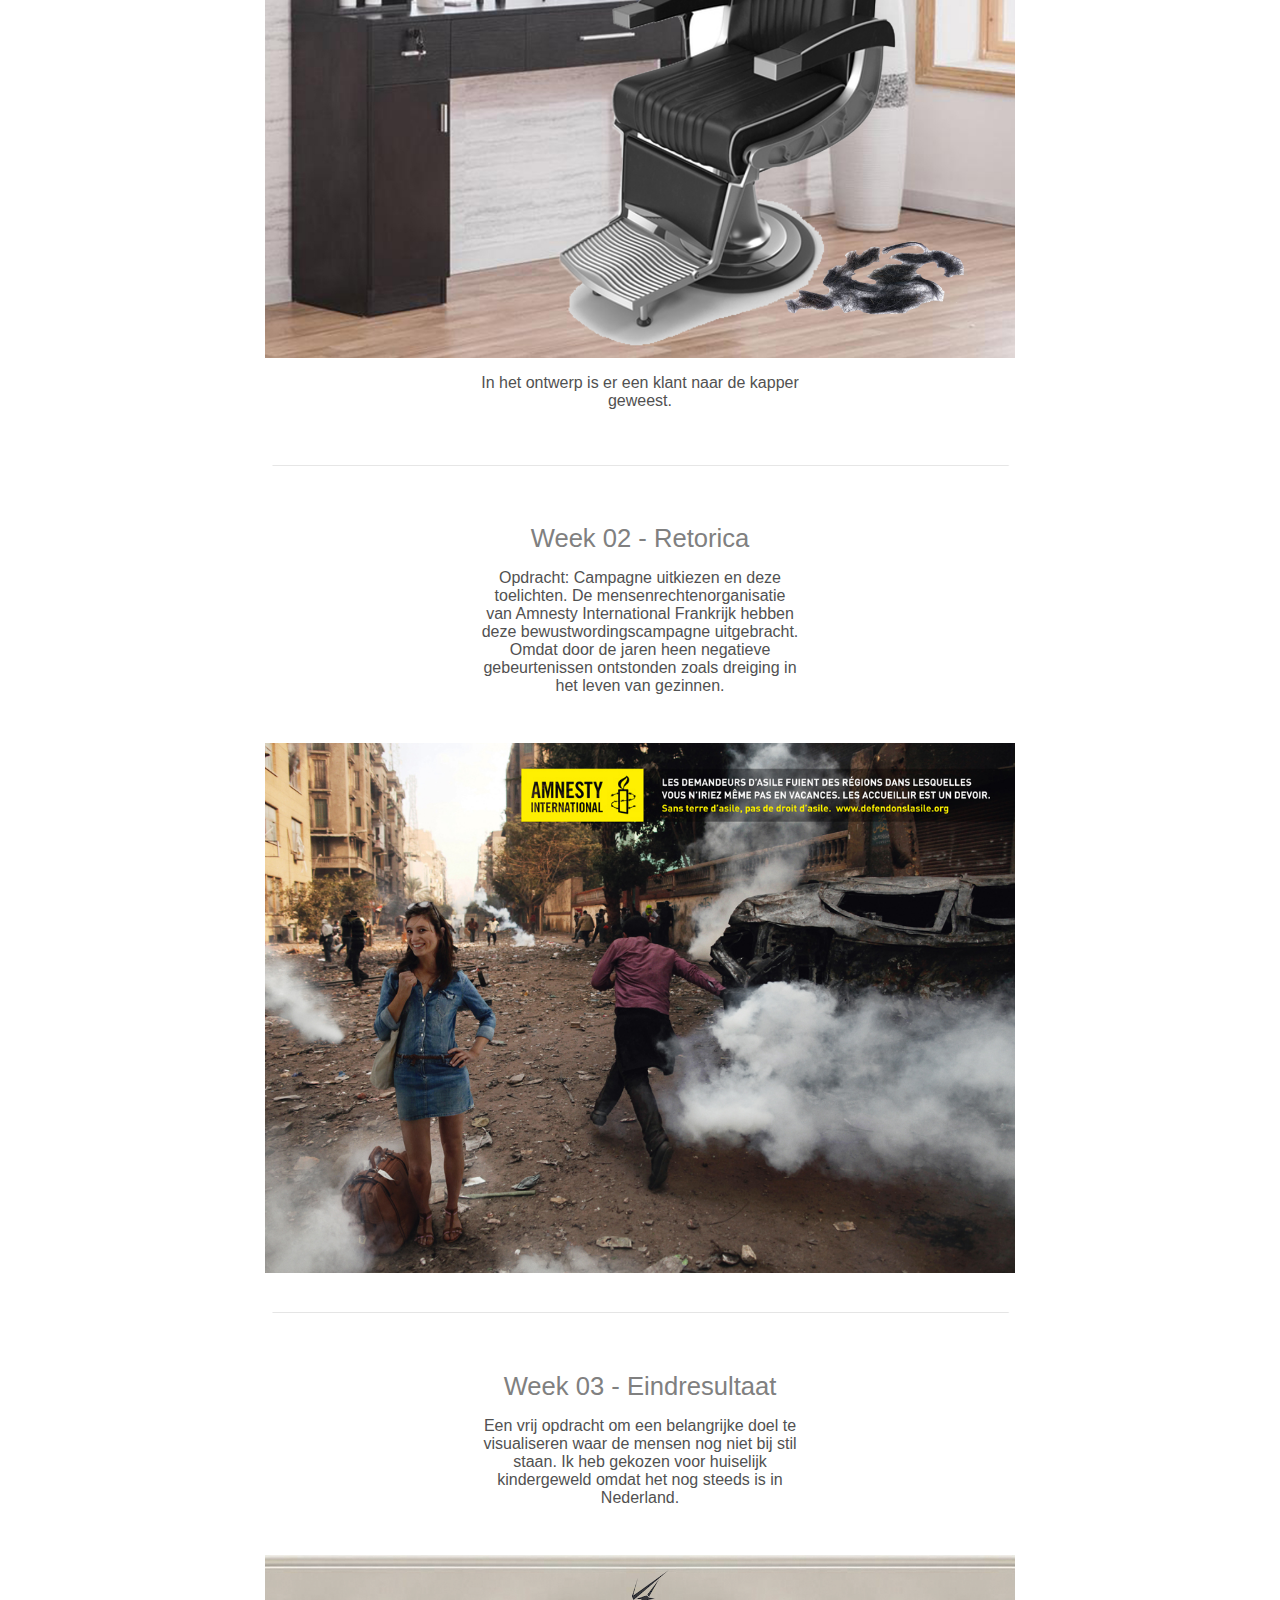
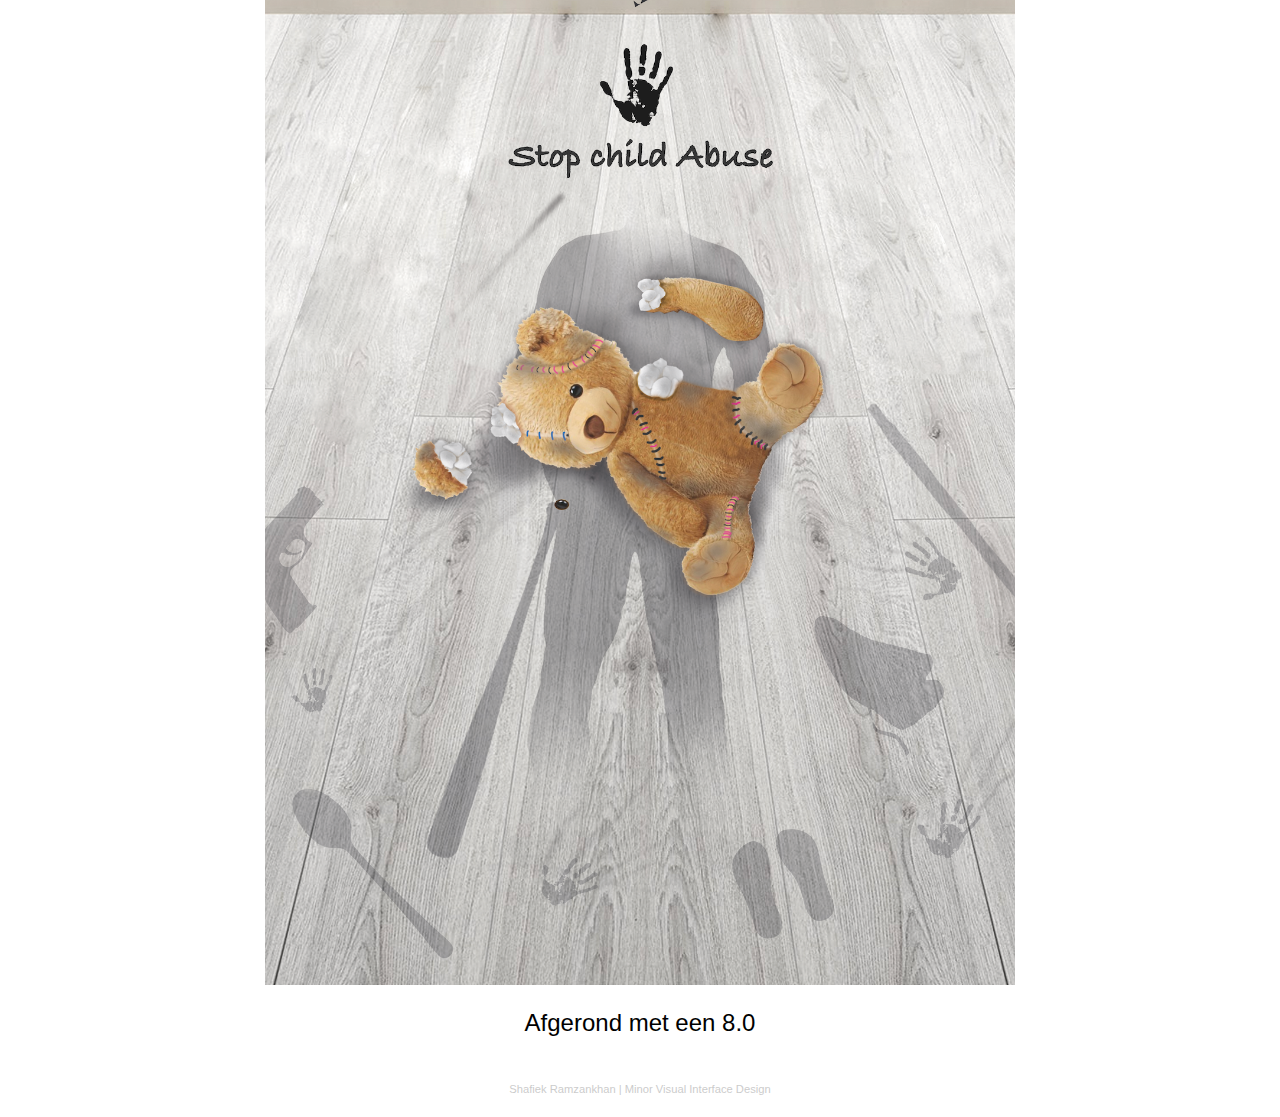
==== commit add56b3b: "Update beeldtaal.html" ====
--- a/beeldtaal.html
+++ b/beeldtaal.html
@@ -29,7 +29,7 @@
     </header>
 
     <main>
-        <h1>Beeldtaal</h1>
+        <h1>Beeldtaal<span class="blok"> Blok 01 </span></h1>
         <p>Het woord zegt het al, je leert hoe je als ontwerper naar een beeld kijkt. Er zijn manieren vanuit verschillende perspectieven om een beeld te bekijken en bestuderen.</p>
 
 
--- a/style/style.css
+++ b/style/style.css
@@ -6,7 +6,7 @@
 */
 
 body {
-    font-family: 'din';
+    font-family: 'helvetica';
     background-color: white;
     margin: 0;
 }
@@ -17,6 +17,28 @@
     justify-content: center;
     padding-bottom: 5em;
     opacity: 25%;
+}
+
+.intro-01 {
+    margin: 0;
+    background-color: #f5f5f5;
+    width: 100%;
+    text-align: center;
+    animation: move 4s ease;
+}
+
+.intro-02 {
+    background-color: #f5f5f5;
+    text-align: center;
+    padding-bottom: 1em;
+    animation: move 4s ease;
+}
+
+.intro-03 {
+    background-color: #f5f5f5;
+    text-align: center;
+    padding-bottom: 2em;
+    animation: move 4s ease;
 }
 
 header img {
@@ -31,6 +53,13 @@
     font-size: 1.5em;
     color: black;
     text-align: center;
+    font-weight: 400;
+}
+
+.cijfer-project {
+    font-size: 1em;
+    text-align: center;
+    color: #515151;
 }
 
 header {
@@ -57,22 +86,32 @@
     display: flex;
     justify-content: center;
     font-size: 2em;
+    font-weight: 400;
     padding-top: 1em;
     margin: 1em;
     margin-bottom: 0em;
-    color: #030303
+    color: #030303;
+    animation: move 2s ease;
 }
 
 h2 {
     display: flex;
     justify-content: center;
-    font-size: 1.5em;
-    font-weight: 100;
+    font-size: 1.6em;
+    font-weight: 500;
     padding-top: 1em;
     margin: 1em;
     margin-bottom: 0em;
-    font-weight: bold;
     color: grey;
+}
+
+.overig-intro {
+    animation: move 2s ease;
+}
+
+@keyframes background {
+    0% {color: grey;}
+    100% {color: black;}
 }
 
 main p {
@@ -80,7 +119,7 @@
     margin: auto;
     padding: 1em 10em;
     text-align: center;
-    color: #515151
+    color: #515151;
 }
 
 span {
@@ -124,10 +163,6 @@
 
 .logo-patroon:hover {
     opacity: 100%;
-    transition: 1s;
-    margin: -0.7em;
-    width: 40px;
-
 }
 
 ul {
@@ -199,7 +234,6 @@
 article h3:hover {
     color: #515151;
     transition: 0.7s;
-    font-weight: bold;
 }
 
 .xs {
@@ -211,7 +245,23 @@
 .banner-klein {
     width: 150px;
     padding: 4em;
-}
+    animation: move 2s ease, bounce 1s ease;
+}
+
+@keyframes move {
+    from {
+        opacity: 0%;
+    }
+    to {
+        opacity: 100%;
+    }
+}
+
+@keyframes bounce {
+        0%   { transform: translateY(0); }
+        50%  { transform: translateY(-30px); }
+        100% { transform: translateY(0); }
+    }
 
 #beeldtaal main img {
     width: 750px;
@@ -222,7 +272,23 @@
 }
 
 .kleur-header {
-    background-color: white;
+    background-color: #f5f5f5;
+    animation: color 3s ease;
+}
+
+@keyframes color {
+    0% {background-color: white;}
+    100% {background-color: #f5f5f5;}
+
+}
+
+.twee-buttons button {
+    margin: 1em;
+}
+
+
+.banner-klein-alles {
+    animation: move 8s ease;
 }
 
 button {
@@ -234,7 +300,8 @@
     margin-top: 2em;
     margin-left: auto;
     margin-right: auto;
-    padding: 1em 2em;
+    padding: 0.6em 2em;
+    text-decoration: none;
 }
 
 button:hover {
